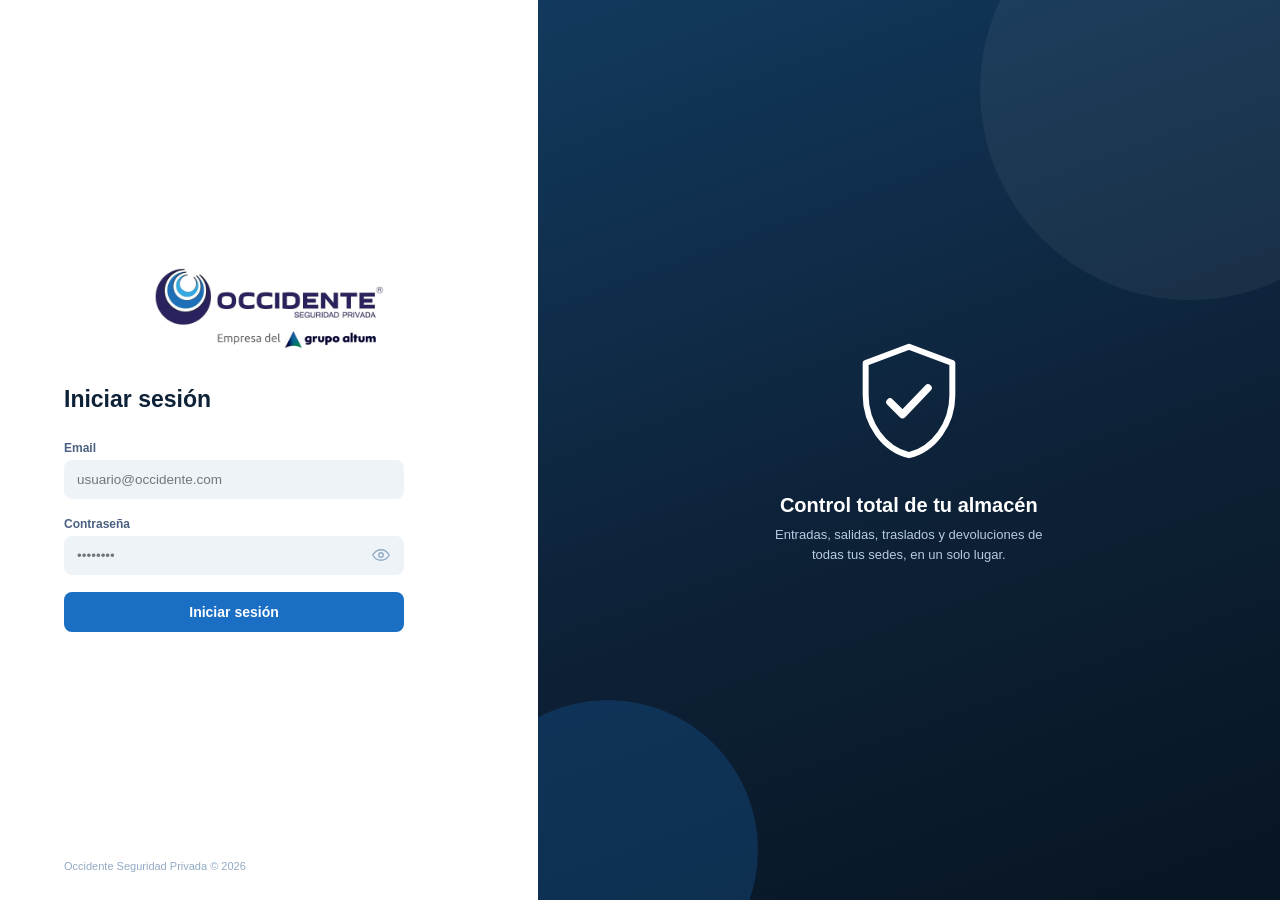
==== frontend/index.html @ a85d8db2 "Agregar modulo de solicitudes de compra de equipo" ====
<!DOCTYPE html>
<html lang="es">

<head>

    <meta charset="UTF-8">

    <meta
        name="viewport"
        content="width=device-width, initial-scale=1.0"
    >

    <title>Occidente — Almacen</title>

    <link
        rel="icon"
        type="image/png"
        href="img/LogoOcci.png"
    >

    <link
        rel="stylesheet"
        href="css/style.css?v=6"
    >

</head>


<body>


<div
    id="app-principal"
    style="height:100vh;display:none"
>


<!-- ========================================================= -->
<!-- SIDEBAR -->
<!-- ========================================================= -->

<aside class="sidebar">


    <div class="sidebar-logo">

        <img
            src="img/occidente.png"
            alt="Occidente Seguridad Privada"
            style="
                width:160px;
                object-fit:contain;
                filter:brightness(0) invert(1);
            "
        >

    </div>


    <nav>


        <button
            class="nav-btn active"
            onclick="mostrarSeccion('productos', this)"
        >

            <span class="icono">
                🗂️
            </span>

            Productos

        </button>


        <button
            class="nav-btn"
            onclick="mostrarSeccion('entradas', this)"
        >

            <span class="icono">
                📥
            </span>

            Entradas

        </button>


        <button
            id="nav-salidas"
            class="nav-btn"
            onclick="mostrarSeccion('salidas', this)"
        >

            <span class="icono">
                📤
            </span>

            Salidas

        </button>


        <button
            class="nav-btn"
            onclick="mostrarSeccion('devoluciones', this)"
        >

            <span class="icono">
                🔄
            </span>

            Devoluciones

        </button>


        <button
            class="nav-btn"
            onclick="mostrarSeccion('traslados', this)"
        >

            <span class="icono">
                🚚
            </span>

            Traslados

        </button>


        <button
            class="nav-btn"
            onclick="mostrarSeccion('solicitudes', this)"
        >

            <span class="icono">
                🧾
            </span>

            Solicitudes

            <span
                id="badge-solicitudes-pendientes"
                class="nav-contador"
            >
                0
            </span>

        </button>


        <button
            class="nav-btn"
            onclick="mostrarSeccion('consolidado', this)"
        >

            <span class="icono">
                📍
            </span>

            Puntos

        </button>


        <button
            class="nav-btn"
            onclick="mostrarSeccion('modelos', this)"
        >

            <span class="icono">
                🏷️
            </span>

            Modelos

        </button>


        <button
            class="nav-btn"
            onclick="mostrarSeccion('marcas', this)"
        >

            <span class="icono">
                ⭐
            </span>

            Marcas

        </button>


        <button
            class="nav-btn"
            onclick="mostrarSeccion('clientes', this)"
        >

            <span class="icono">
                🧑‍💼
            </span>

            Clientes

        </button>


        <button
            class="nav-btn admin-only"
            onclick="mostrarSeccion('usuarios', this)"
        >

            <span class="icono">
                👥
            </span>

            Usuarios

        </button>


    </nav>


    <!-- FOOTER SIDEBAR -->

    <div class="sidebar-footer">


        <div style="position:relative;flex-shrink:0;">

            <div
                class="avatar"
                id="avatar-usuario"
                onclick="abrirModalPerfil()"
                style="cursor:pointer"
                title="Ver mi perfil"
            >
                AD
            </div>

            <div
                style="
                    position:absolute;
                    bottom:-2px;
                    right:-2px;
                    width:14px;
                    height:14px;
                    border-radius:50%;
                    background:#1a6fc4;
                    border:2px solid #0d2137;
                    display:flex;
                    align-items:center;
                    justify-content:center;
                    font-size:8px;
                    pointer-events:none;
                "
            >
                ✏️
            </div>

        </div>


        <div class="info-usuario">


            <div
                class="nombre"
                id="nombre-usuario"
            >
                Cargando...
            </div>


            <div
                class="ciudad"
                id="rol-usuario"
                style="
                    font-size:10px;
                    color:#1a6fc4;
                    font-weight:500
                "
            >
            </div>


            <div
                class="ciudad"
                id="sede-usuario"
            >
                ...
            </div>


        </div>


        <button
            onclick="cerrarSesion()"
            style="
                background:none;
                border:none;
                color:#4a7fa5;
                cursor:pointer;
                font-size:16px;
                margin-left:auto
            "
            title="Cerrar sesion"
        >
            ⏻
        </button>


    </div>


</aside>



<!-- ========================================================= -->
<!-- CONTENIDO -->
<!-- ========================================================= -->

<div class="contenido">


    <!-- Botón ☰ para abrir el menú lateral en celular/tablet -->
    <button
        id="btn-menu-movil"
        class="btn-menu-movil"
        type="button"
        onclick="toggleMenuMovil()"
        aria-label="Abrir menú"
    >
        ☰
    </button>

    <!-- Fondo oscuro: al tocarlo se cierra el menú -->
    <div
        id="overlay-menu-movil"
        class="overlay-menu-movil"
        onclick="cerrarMenuMovil()"
    ></div>


<!-- ========================================================= -->
<!-- PRODUCTOS -->
<!-- ========================================================= -->

<section
    id="sec-productos"
    class="seccion activa"
>


    <!-- ===================================================== -->
    <!-- TOPBAR PRODUCTOS -->
    <!-- ===================================================== -->

    <div class="topbar">


        <!-- TITULO -->

        <div class="topbar-titulo">

            <h2>
                Productos y stock
            </h2>

            <p id="subtitulo-productos">
                Cargando...
            </p>

        </div>



        <!-- ================================================= -->
        <!-- ACCIONES DEL TOPBAR -->
        <!-- ORDEN: BUSCAR → SEDES → NUEVO PRODUCTO -->
        <!-- ================================================= -->

        <div class="topbar-acciones">


            <!-- BUSCAR -->

            <input
                type="text"
                id="buscar-productos"
                placeholder="🔎 Buscar..."
                oninput="filtrarProductos()"
            >



            <!-- SELECTOR DE SEDE -->

            <select
                id="selector-sede"
                onchange="cambiarSedeActual()"
            >

                <option value="">
                    — Todas las sedes —
                </option>

            </select>



            <!-- NUEVO PRODUCTO -->

            <button
                class="btn-primario no-consulta"
                onclick="abrirModal('modal-producto')"
            >
                + Nuevo producto
            </button>


            <!-- REPORTE DE STOCK BAJO (PDF) -->

            <button
                class="btn-secundario"
                onclick="descargarPDFStockBajo()"
                title="Descargar PDF con los productos que necesitan reabastecimiento"
            >
                📥 Stock bajo (PDF)
            </button>


        </div>


    </div>



    <!-- ===================================================== -->
    <!-- ESTADISTICAS -->
    <!-- ===================================================== -->

    <div class="stats-row">


        <div class="stat-card">

            <div class="label">
                Total productos
            </div>

            <div
                class="valor azul"
                id="stat-total"
            >
                —
            </div>

        </div>


        <div class="stat-card">

            <div class="label">
                En stock
            </div>

            <div
                class="valor verde"
                id="stat-enstock"
            >
                —
            </div>

        </div>


        <div class="stat-card">

            <div class="label">
                Stock bajo
            </div>

            <div
                class="valor naranja"
                id="stat-bajo"
            >
                —
            </div>

        </div>


        <div class="stat-card">

            <div class="label">
                Agotados
            </div>

            <div
                class="valor rojo"
                id="stat-agotados"
            >
                —
            </div>

        </div>


    </div>



    <!-- ===================================================== -->
    <!-- TABLA PRODUCTOS -->
    <!-- ===================================================== -->

    <div class="tabla-wrap">


        <table class="tabla">


            <thead>

                <tr>

                    <th>
                        Codigo
                    </th>

                    <th>
                        Descripcion del articulo
                    </th>

                    <th>
                        Sede
                    </th>

                    <th>
                        Unidad
                    </th>

                    <th>
                        Stock
                    </th>

                    <th>
                        Estado
                    </th>

                    <th>
                        Acciones
                    </th>

                </tr>

            </thead>


            <tbody id="tabla-productos">
            </tbody>


        </table>


    </div>


</section>



<!-- ========================================================= -->
<!-- ENTRADAS -->
<!-- ========================================================= -->

<section
    id="sec-entradas"
    class="seccion"
>


    <div class="topbar">


        <div class="topbar-titulo">

            <h2>
                Entradas
            </h2>

            <p id="subtitulo-entradas">
                Cargando...
            </p>

        </div>


        <button
            class="btn-primario no-consulta"
            onclick="abrirModal('modal-entrada')"
        >
            + Nueva entrada
        </button>


    </div>



    <div class="filtros-listado">


        <input
            type="text"
            id="buscar-entradas"
            placeholder="Buscar por N° documento, origen o destino..."
            oninput="filtrarEntradas()"
        >


        <select
            id="filtro-sede-entradas"
            onchange="filtrarEntradas()"
        >

            <option value="">
                — Todas las sedes —
            </option>

        </select>


    </div>



    <div class="tabla-wrap">


        <table class="tabla">


            <thead>

                <tr>

                    <th>
                        N° Documento
                    </th>

                    <th>
                        Origen
                    </th>

                    <th>
                        Destino
                    </th>

                    <th>
                        Sede
                    </th>

                    <th>
                        Productos
                    </th>

                    <th>
                        Fecha
                    </th>

                    <th>
                        Acciones
                    </th>

                </tr>

            </thead>


            <tbody id="tabla-entradas">
            </tbody>


        </table>


    </div>


</section>



<!-- ========================================================= -->
<!-- SALIDAS -->
<!-- ========================================================= -->

<section
    id="sec-salidas"
    class="seccion"
>


    <div class="topbar">


        <div class="topbar-titulo">

            <h2>
                Salidas
            </h2>

            <p id="subtitulo-salidas">
                Cargando...
            </p>

        </div>


        <button
            class="btn-primario no-consulta"
            onclick="abrirModal('modal-salida')"
        >
            + Nueva salida
        </button>


    </div>



    <div class="filtros-listado">


        <input
            type="text"
            id="buscar-salidas"
            placeholder="Buscar por N° documento, origen o destino..."
            oninput="filtrarSalidas()"
        >


        <select
            id="filtro-sede-salidas"
            onchange="filtrarSalidas()"
        >

            <option value="">
                — Todas las sedes —
            </option>

        </select>


    </div>



    <div class="tabla-wrap">


        <table class="tabla">


            <thead>

                <tr>

                    <th>
                        N° Documento
                    </th>

                    <th>
                        Origen
                    </th>

                    <th>
                        Destino
                    </th>

                    <th>
                        Sede
                    </th>

                    <th>
                        Productos
                    </th>

                    <th>
                        Fecha
                    </th>

                    <th>
                        Acciones
                    </th>

                </tr>

            </thead>


            <tbody id="tabla-salidas">
            </tbody>


        </table>


    </div>


</section>



<!-- ========================================================= -->
<!-- DEVOLUCIONES -->
<!-- ========================================================= -->

<section
    id="sec-devoluciones"
    class="seccion"
>


    <div class="topbar">


        <div class="topbar-titulo">

            <h2>
                Devoluciones
            </h2>

            <p id="subtitulo-devoluciones">
                Cargando...
            </p>

        </div>


        <button
            class="btn-primario"
            onclick="abrirNuevaDevolucion()"
        >
            + Nueva devolucion
        </button>


    </div>



    <div class="filtros-listado">


        <input
            type="text"
            id="buscar-devoluciones"
            placeholder="Buscar por N° documento, origen o motivo..."
            oninput="filtrarDevoluciones()"
        >


        <select
            id="filtro-sede-devoluciones"
            onchange="filtrarDevoluciones()"
        >

            <option value="">
                — Todas las sedes —
            </option>

        </select>


    </div>



    <div class="tabla-wrap">


        <table class="tabla">


            <thead>

                <tr>

                    <th>
                        N° Documento
                    </th>

                    <th>
                        Salida origen
                    </th>

                    <th>
                        Procede de
                    </th>

                    <th>
                        Motivo
                    </th>

                    <th>
                        Productos
                    </th>

                    <th>
                        Sede
                    </th>

                    <th>
                        Fecha
                    </th>

                    <th>
                        Acciones
                    </th>

                </tr>

            </thead>


            <tbody id="tabla-devoluciones">
            </tbody>


        </table>


    </div>


</section>



<!-- ========================================================= -->
<!-- TRASLADOS -->
<!-- ========================================================= -->

<section
    id="sec-traslados"
    class="seccion"
>


    <div class="topbar">


        <div class="topbar-titulo">

            <h2>
                Traslados entre sedes
            </h2>

            <p id="subtitulo-traslados">
                Cargando...
            </p>

        </div>


        <button
            class="btn-primario no-consulta"
            onclick="abrirModal('modal-traslado')"
        >
            + Nuevo traslado
        </button>


    </div>



    <div class="filtros-listado">


        <input
            type="text"
            id="buscar-traslados"
            placeholder="Buscar por documento, origen o destino..."
            oninput="filtrarTraslados()"
        >


        <select
            id="filtro-sede-traslados"
            onchange="filtrarTraslados()"
        >

            <option value="">
                — Todas las sedes —
            </option>

        </select>


    </div>



    <div class="tabla-wrap">


        <table class="tabla">


            <thead>

                <tr>

                    <th>
                        N° Documento
                    </th>

                    <th>
                        Origen
                    </th>

                    <th>
                        Destino
                    </th>

                    <th>
                        Productos
                    </th>

                    <th>
                        Estado
                    </th>

                    <th>
                        Fecha
                    </th>

                    <th>
                        Acciones
                    </th>

                </tr>

            </thead>


            <tbody id="tabla-traslados">
            </tbody>


        </table>


    </div>


</section>



<!-- ========================================================= -->
<!-- SOLICITUDES DE COMPRA -->
<!-- ========================================================= -->

<section
    id="sec-solicitudes"
    class="seccion"
>


    <div class="topbar">


        <div class="topbar-titulo">

            <h2>
                Solicitudes de compra
            </h2>

            <p id="subtitulo-solicitudes">
                Cargando...
            </p>

        </div>


        <button
            class="btn-primario no-consulta"
            onclick="abrirModal('modal-solicitud')"
        >
            + Nueva solicitud
        </button>


    </div>



    <div class="filtros-listado">


        <input
            type="text"
            id="buscar-solicitudes"
            placeholder="Buscar por N°, proyecto o constructora..."
            oninput="filtrarSolicitudes()"
        >


        <select
            id="filtro-sede-solicitudes"
            onchange="filtrarSolicitudes()"
        >

            <option value="">
                — Todas las sedes —
            </option>

        </select>


        <select
            id="filtro-estado-solicitudes"
            onchange="filtrarSolicitudes()"
        >

            <option value="">
                — Todos los estados —
            </option>

            <option value="PENDIENTE">
                Pendientes
            </option>

            <option value="APROBADA">
                Aprobadas
            </option>

            <option value="RECHAZADA">
                Rechazadas
            </option>

        </select>


    </div>



    <div class="tabla-wrap">


        <table class="tabla">


            <thead>

                <tr>

                    <th>
                        N° Solicitud
                    </th>

                    <th>
                        Proyecto
                    </th>

                    <th>
                        Constructora
                    </th>

                    <th>
                        Sede
                    </th>

                    <th>
                        Items
                    </th>

                    <th>
                        Estado
                    </th>

                    <th>
                        Fecha
                    </th>

                    <th>
                        Acciones
                    </th>

                </tr>

            </thead>


            <tbody id="tabla-solicitudes">
            </tbody>


        </table>


    </div>


</section>



<!-- ========================================================= -->
<!-- CONSOLIDADO -->
<!-- ========================================================= -->

<section
    id="sec-consolidado"
    class="seccion"
>


    <div class="topbar">


        <div class="topbar-titulo">

            <h2>
                Consolidado por punto
            </h2>

            <p id="subtitulo-consolidado">
                Selecciona un punto para ver su historial
            </p>

        </div>


    </div>



    <div class="filtros-consolidado">


        <input
            type="text"
            id="buscar-punto"
            placeholder="🔍 Buscar punto..."
            oninput="filtrarPuntos()"
        >


        <select
            id="selector-punto"
            onchange="cargarHistorialPunto()"
        >

            <option value="">
                — Selecciona un punto —
            </option>

        </select>


        <select
            id="filtro-sede-consolidado"
            onchange="cargarPuntos()"
        >

            <option value="">
                — Todas las sedes —
            </option>

        </select>


    </div>



    <div
        id="consolidado-contenido"
        class="tabla-wrap"
        style="padding:0 24px 20px"
    >

        <p
            style="
                color:#6b8aab;
                font-size:13px;
                padding:2rem 0
            "
        >
            Selecciona un punto arriba para ver su historial.
        </p>

    </div>


</section>



<!-- ========================================================= -->
<!-- MODELOS -->
<!-- ========================================================= -->

<section
    id="sec-modelos"
    class="seccion"
>


    <div class="topbar">


        <div class="topbar-titulo">

            <h2>
                Modelos
            </h2>

            <p id="subtitulo-modelos">
                Cargando...
            </p>

        </div>


        <button
            class="btn-primario admin-only"
            onclick="abrirModal('modal-modelo')"
        >
            + Nuevo modelo
        </button>


    </div>



    <div class="tabla-wrap">


        <table class="tabla">


            <thead>

                <tr>

                    <th>
                        Modelo
                    </th>

                    <th>
                        Acciones
                    </th>

                </tr>

            </thead>


            <tbody id="tabla-modelos">
            </tbody>


        </table>


    </div>


</section>



<!-- ========================================================= -->
<!-- MARCAS -->
<!-- ========================================================= -->

<section
    id="sec-marcas"
    class="seccion"
>


    <div class="topbar">


        <div class="topbar-titulo">

            <h2>
                Marcas
            </h2>

            <p id="subtitulo-marcas">
                Cargando...
            </p>

        </div>


        <button
            class="btn-primario admin-only"
            onclick="abrirModal('modal-marca')"
        >
            + Nueva marca
        </button>


    </div>



    <div class="tabla-wrap">


        <table class="tabla">


            <thead>

                <tr>

                    <th>
                        Marca
                    </th>

                    <th>
                        Acciones
                    </th>

                </tr>

            </thead>


            <tbody id="tabla-marcas">
            </tbody>


        </table>


    </div>


</section>



<!-- ========================================================= -->
<!-- CLIENTES -->
<!-- ========================================================= -->

<section
    id="sec-clientes"
    class="seccion"
>


    <div class="topbar">


        <div class="topbar-titulo">

            <h2>
                Clientes
            </h2>

            <p id="subtitulo-clientes">
                Cargando...
            </p>

        </div>


        <button
            class="btn-primario admin-only"
            onclick="abrirModal('modal-cliente')"
        >
            + Nuevo cliente
        </button>


    </div>



    <div class="tabla-wrap">


        <table class="tabla">


            <thead>

                <tr>

                    <th>
                        Cliente
                    </th>

                    <th>
                        Acciones
                    </th>

                </tr>

            </thead>


            <tbody id="tabla-clientes">
            </tbody>


        </table>


    </div>


</section>



<!-- ========================================================= -->
<!-- USUARIOS -->
<!-- ========================================================= -->

<section
    id="sec-usuarios"
    class="seccion"
>


    <div class="topbar">


        <div class="topbar-titulo">

            <h2>
                Usuarios
            </h2>

            <p id="subtitulo-usuarios">
                Cargando...
            </p>

        </div>


        <button
            class="btn-primario admin-only"
            onclick="abrirModalUsuario()"
        >
            + Nuevo usuario
        </button>


    </div>



    <div class="tabla-wrap">


        <table class="tabla">


            <thead>

                <tr>

                    <th>
                        Nombre
                    </th>

                    <th>
                        Correo
                    </th>

                    <th>
                        Rol
                    </th>

                    <th>
                        Sede
                    </th>

                    <th>
                        Estado
                    </th>

                    <th>
                        Acciones
                    </th>

                </tr>

            </thead>


            <tbody id="tabla-usuarios">
            </tbody>


        </table>


    </div>


</section>


</div>
</div>



<!-- ============================================================= -->
<!-- MODAL: PRODUCTO -->
<!-- ============================================================= -->

<div
    id="modal-producto"
    class="modal-fondo"
>


    <div
        class="modal"
        style="width:480px"
    >


        <div class="modal-header">

            <h3 id="modal-producto-titulo">
                Nuevo producto
            </h3>


            <button
                onclick="cerrarModal('modal-producto')"
            >
                ✕
            </button>


        </div>



        <form onsubmit="guardarProducto(event)">


            <input
                type="hidden"
                id="prod-id"
            >


            <div class="fila-campos">


                <div class="campo">

                    <label>
                        Codigo *
                    </label>

                    <input
                        type="text"
                        id="prod-codigo"
                        required
                        placeholder="Ej: CAM-001"
                    >

                </div>


                <div class="campo">

                    <label>
                        Unidad
                    </label>

                    <select id="prod-unidad">

                        <option value="UND">
                            UND
                        </option>

                        <option value="MTS">
                            MTS
                        </option>

                        <option value="KG">
                            KG
                        </option>

                        <option value="CAJA">
                            CAJA
                        </option>

                        <option value="ROLLO">
                            ROLLO
                        </option>

                        <option value="LITRO">
                            LITRO
                        </option>

                    </select>

                </div>


            </div>


            <div class="campo">

                <label>
                    Descripcion del articulo *
                </label>

                <input
                    type="text"
                    id="prod-nombre"
                    required
                    placeholder="Ej: Camara IP, Cable UTP"
                >

            </div>


            <div class="campo">

                <label>
                    Descripcion adicional
                </label>

                <input
                    type="text"
                    id="prod-descripcion"
                    placeholder="Opcional"
                >

            </div>


            <div
                class="campo"
                id="campo-sede-producto"
            >

                <label>
                    Sede *
                </label>

                <select id="prod-sede">

                    <option value="">
                        — Selecciona la sede —
                    </option>

                </select>

            </div>


            <div class="campo">

                <label style="display:flex;align-items:center;gap:6px;cursor:pointer">
                    <input
                        type="checkbox"
                        id="prod-requiere-serial"
                        onchange="actualizarCampoStockProducto()"
                    >
                    ¿Requiere serial? (cada unidad tiene su propio número de serie)
                </label>

            </div>


            <div class="campo" id="campo-stock-inicial-producto">

                <label>
                    Stock inicial
                </label>

                <input
                    type="number"
                    id="prod-stock-inicial"
                    value="0"
                    min="0"
                >

                <small
                    id="nota-stock-serializado"
                    style="display:none;color:#6b8aab;font-size:12px"
                >
                    Para productos serializados el stock se agrega
                    después, con una Entrada donde escribes el
                    serial de cada equipo.
                </small>

            </div>


            <div class="campo">

                <label>
                    Stock mínimo
                </label>

                <input
                    type="number"
                    id="prod-stock-minimo"
                    value="0"
                    min="0"
                >

                <small style="color:#6b8aab;font-size:12px">
                    A partir de qué cantidad se muestra la alerta
                    de "Stock bajo".
                </small>

            </div>


            <div class="modal-footer">


                <button
                    type="button"
                    class="btn-secundario"
                    onclick="cerrarModal('modal-producto')"
                >
                    Cancelar
                </button>


                <button
                    type="submit"
                    class="btn-primario"
                >
                    Guardar
                </button>


            </div>


        </form>


    </div>


</div>



<!-- ============================================================= -->
<!-- ESTILOS: FIRMAS DIGITALES (canvas de firma)                    -->
<!--                                                                 -->
<!-- Se agregan aquí, inline, porque el feature de firmas no        -->
<!-- modifica css/style.css. El bloque de estilos es idempotente:   -->
<!-- solo se necesita una vez en toda la página.                    -->
<!-- ============================================================= -->

<style>

    .firmas-captura {
        margin-top: 14px;
        padding-top: 4px;
    }

    .firmas-grid {
        display: grid;
        grid-template-columns: 1fr 1fr;
        gap: 16px;
        margin-bottom: 8px;
    }

    .firmas-grid.firmas-grid-1 {
        grid-template-columns: 1fr;
    }

    .firma-pad-item {
        display: flex;
        flex-direction: column;
        gap: 6px;
    }

    .firma-pad-item label {
        font-size: 12px;
        font-weight: 600;
        color: #0d2137;
    }

    .firma-pad-header {
        display: flex;
        align-items: center;
        justify-content: space-between;
        gap: 10px;
        flex-wrap: wrap;
    }

    .firma-pad-cuerpo {
        display: flex;
        flex-direction: column;
        gap: 8px;
        margin-top: 4px;
    }

    .firma-pad-acciones {
        display: flex;
        gap: 8px;
    }

    .firma-pad-canvas {
        width: 100%;
        height: 130px;
        background: #fbfdff;
        border: 1.5px dashed #c8d8ea;
        border-radius: 8px;
        touch-action: none;
        cursor: crosshair;
    }

    .btn-firma-toggle {
        padding: 4px 10px !important;
        font-size: 12px !important;
        white-space: nowrap;
    }

    .btn-firma-limpiar,
    .btn-firma-guardar {
        align-self: flex-start;
        padding: 4px 10px !important;
        font-size: 12px !important;
    }

    @media (max-width: 640px) {

        .firmas-grid {
            grid-template-columns: 1fr;
        }
    }

</style>



<!-- ============================================================= -->
<!-- MODAL: NUEVA ENTRADA -->
<!-- ============================================================= -->

<div
    id="modal-entrada"
    class="modal-fondo"
>


    <div
        class="modal"
        style="
            width:660px;
            max-width:96vw;
            max-height:90vh;
            overflow-y:auto
        "
    >


        <div class="modal-header">

            <h3>
                Nueva entrada
            </h3>


            <button
                onclick="cerrarModal('modal-entrada')"
            >
                ✕
            </button>

        </div>



        <form onsubmit="guardarEntrada(event)">


            <div class="fila-campos">


                <div class="campo">

                    <label>
                        N° Documento
                    </label>

                    <input
                        type="text"
                        id="ent-numero"
                        readonly
                        style="
                            background:#f7f9fc;
                            color:#6b8aab;
                            cursor:not-allowed
                        "
                    >

                </div>


                <div class="campo">

                    <label>
                        Fecha
                    </label>

                    <input
                        type="date"
                        id="ent-fecha"
                        onchange="generarNumeroEntrada()"
                    >

                </div>


                <div
                    class="campo"
                    id="campo-sede-entrada"
                    style="display:none"
                >

                    <label>
                        Sede destino *
                    </label>

                    <select
                        id="ent-sede"
                        style="
                            border:0.5px solid #c8d8ea;
                            border-radius:8px;
                            padding:8px 10px;
                            font-size:13px;
                            color:#0d2137;
                            width:100%
                        "
                    >

                        <option value="">
                            — Selecciona la sede —
                        </option>

                    </select>

                </div>


            </div>


            <div class="fila-campos">


                <div class="campo">

                    <label>
                        De la sección (Origen) *
                    </label>

                    <input
                        type="text"
                        id="ent-origen"
                        required
                        placeholder="Ej: Obra Norte, Sede Cali"
                        oninput="generarNumeroEntrada()"
                    >

                </div>


                <div class="campo">

                    <label>
                        Con destino a
                    </label>

                    <input
                        type="text"
                        id="ent-destino"
                        value="Almacén"
                        readonly
                        style="
                            background:#f7f9fc;
                            color:#6b8aab;
                            cursor:not-allowed
                        "
                    >

                </div>


            </div>


            <div class="campo">

                <label>
                    Observaciones
                </label>

                <input
                    type="text"
                    id="ent-observaciones"
                    placeholder="Opcional"
                >

            </div>



            <div class="cabecera-items">


                <span>
                    Artículo
                </span>


                <span>
                    Unidad
                </span>


                <span>
                    Cant.
                </span>


            </div>



            <div
                id="ent-items"
                class="items-contenedor"
            >
            </div>



            <button
                type="button"
                class="btn-secundario boton-ancho"
                onclick="agregarItemEntrada()"
            >
                + Agregar producto
            </button>



            <div class="firmas-captura">

                <div class="titulo-items">
                    Firmas
                </div>

                <div class="firmas-grid">

                    <div class="firma-pad-item" data-firma-item="firma-ent-entrega">
                        <div class="firma-pad-header">
                            <label>
                                Firma de quien entrega
                            </label>
                            <button
                                type="button"
                                class="btn-secundario btn-firma-toggle"
                                onclick="toggleFirmaPad('firma-ent-entrega')"
                            >
                                + Agregar firma
                            </button>
                        </div>
                        <div class="firma-pad-cuerpo" style="display:none">
                            <canvas
                                id="firma-ent-entrega"
                                class="firma-pad-canvas"
                            ></canvas>
                            <div class="firma-pad-acciones">
                                <button
                                    type="button"
                                    class="btn-secundario btn-firma-limpiar"
                                    onclick="limpiarFirmaPad('firma-ent-entrega')"
                                >
                                    Limpiar
                                </button>
                                <button
                                    type="button"
                                    class="btn-primario btn-firma-guardar"
                                    onclick="guardarFirmaPad('firma-ent-entrega')"
                                >
                                    Guardar firma
                                </button>
                            </div>
                        </div>
                    </div>

                    <div class="firma-pad-item" data-firma-item="firma-ent-recibe">
                        <div class="firma-pad-header">
                            <label>
                                Firma de quien recibe
                            </label>
                            <button
                                type="button"
                                class="btn-secundario btn-firma-toggle"
                                onclick="toggleFirmaPad('firma-ent-recibe')"
                            >
                                + Agregar firma
                            </button>
                        </div>
                        <div class="firma-pad-cuerpo" style="display:none">
                            <canvas
                                id="firma-ent-recibe"
                                class="firma-pad-canvas"
                            ></canvas>
                            <div class="firma-pad-acciones">
                                <button
                                    type="button"
                                    class="btn-secundario btn-firma-limpiar"
                                    onclick="limpiarFirmaPad('firma-ent-recibe')"
                                >
                                    Limpiar
                                </button>
                                <button
                                    type="button"
                                    class="btn-primario btn-firma-guardar"
                                    onclick="guardarFirmaPad('firma-ent-recibe')"
                                >
                                    Guardar firma
                                </button>
                            </div>
                        </div>
                    </div>

                </div>

                <small style="color:#6b8aab;font-size:12px">
                    La firma es opcional. Se puede firmar con el mouse, el dedo (pantalla táctil) o una tablet de firma.
                </small>

            </div>



            <div class="modal-footer">


                <button
                    type="button"
                    class="btn-secundario"
                    onclick="cerrarModal('modal-entrada')"
                >
                    Cancelar
                </button>


                <button
                    type="submit"
                    class="btn-primario"
                >
                    Registrar entrada
                </button>


            </div>


        </form>


    </div>


</div>



<!-- ============================================================= -->
<!-- MODAL: NUEVA SALIDA -->
<!-- ============================================================= -->

<div
    id="modal-salida"
    class="modal-fondo"
>


    <div
        class="modal"
        style="
            width:660px;
            max-width:96vw;
            max-height:90vh;
            overflow-y:auto
        "
    >


        <div class="modal-header">

            <h3>
                Nueva salida
            </h3>


            <button
                onclick="cerrarModal('modal-salida')"
            >
                ✕
            </button>


        </div>



        <form onsubmit="guardarSalida(event)">


            <div class="fila-campos">


                <div class="campo">

                    <label>
                        N° Documento
                    </label>

                    <input
                        type="text"
                        id="sal-numero"
                        readonly
                        style="
                            background:#f7f9fc;
                            color:#6b8aab;
                            cursor:not-allowed
                        "
                    >

                </div>


                <div class="campo">

                    <label>
                        Fecha
                    </label>

                    <input
                        type="date"
                        id="sal-fecha"
                        onchange="generarNumeroSalida()"
                    >

                </div>


                <div
                    class="campo"
                    id="campo-sede-salida"
                    style="display:none"
                >

                    <label>
                        Sede origen *
                    </label>

                    <select
                        id="sal-sede"
                        style="
                            border:0.5px solid #c8d8ea;
                            border-radius:8px;
                            padding:8px 10px;
                            font-size:13px;
                            color:#0d2137;
                            width:100%
                        "
                    >

                        <option value="">
                            — Selecciona la sede —
                        </option>

                    </select>

                </div>


            </div>


            <div class="fila-campos">


                <div class="campo">

                    <label>
                        De la seccion (Origen)
                    </label>

                    <input
                        type="text"
                        id="sal-obra"
                        value="Almacen"
                    >

                </div>


                <div class="campo">

                    <label>
                        Con destino a *
                    </label>

                    <input
                        type="text"
                        id="sal-destino"
                        required
                        placeholder="Ej: Obra Norte, Sede Cali"
                        oninput="generarNumeroSalida()"
                    >

                </div>


            </div>


            <div class="campo" style="position:relative;">

                <label>
                    Cliente
                </label>

                <input
                    type="text"
                    id="sal-cliente"
                    class="buscador-cliente"
                    placeholder="Ej: Constructora Bolívar (opcional)"
                    autocomplete="off"
                >

                <div
                    id="resultados-cliente"
                    class="resultados-cliente"
                    style="
                        display:none;
                        position:absolute;
                        left:0;
                        right:0;
                        top:100%;
                        background:white;
                        border:1px solid #ccd8e5;
                        border-radius:8px;
                        margin-top:4px;
                        max-height:220px;
                        overflow-y:auto;
                        z-index:50;
                        box-shadow:0 4px 15px rgba(0,0,0,.12);
                    ">
                </div>

                <small style="color:#6b8aab;font-size:12px">
                    Si el cliente no existe todavía, se crea solo al guardar.
                </small>

            </div>


            <div class="campo">

                <label>
                    Observaciones
                </label>

                <input
                    type="text"
                    id="sal-observaciones"
                    placeholder="Opcional"
                >

            </div>



            <div class="cabecera-items">


                <span>
                    Artículo
                </span>


                <span>
                    Unidad
                </span>


                <span>
                    Cant.
                </span>


            </div>



            <div
                id="sal-items"
                class="items-contenedor"
            >
            </div>



            <button
                type="button"
                class="btn-secundario boton-ancho"
                onclick="agregarItemSalida()"
            >
                + Agregar producto
            </button>



            <div class="firmas-captura">

                <div class="titulo-items">
                    Firmas
                </div>

                <div class="firmas-grid">

                    <div class="firma-pad-item" data-firma-item="firma-sal-entrega">
                        <div class="firma-pad-header">
                            <label>
                                Firma de quien entrega
                            </label>
                            <button
                                type="button"
                                class="btn-secundario btn-firma-toggle"
                                onclick="toggleFirmaPad('firma-sal-entrega')"
                            >
                                + Agregar firma
                            </button>
                        </div>
                        <div class="firma-pad-cuerpo" style="display:none">
                            <canvas
                                id="firma-sal-entrega"
                                class="firma-pad-canvas"
                            ></canvas>
                            <div class="firma-pad-acciones">
                                <button
                                    type="button"
                                    class="btn-secundario btn-firma-limpiar"
                                    onclick="limpiarFirmaPad('firma-sal-entrega')"
                                >
                                    Limpiar
                                </button>
                                <button
                                    type="button"
                                    class="btn-primario btn-firma-guardar"
                                    onclick="guardarFirmaPad('firma-sal-entrega')"
                                >
                                    Guardar firma
                                </button>
                            </div>
                        </div>
                    </div>

                    <div class="firma-pad-item" data-firma-item="firma-sal-recibe">
                        <div class="firma-pad-header">
                            <label>
                                Firma de quien recibe
                            </label>
                            <button
                                type="button"
                                class="btn-secundario btn-firma-toggle"
                                onclick="toggleFirmaPad('firma-sal-recibe')"
                            >
                                + Agregar firma
                            </button>
                        </div>
                        <div class="firma-pad-cuerpo" style="display:none">
                            <canvas
                                id="firma-sal-recibe"
                                class="firma-pad-canvas"
                            ></canvas>
                            <div class="firma-pad-acciones">
                                <button
                                    type="button"
                                    class="btn-secundario btn-firma-limpiar"
                                    onclick="limpiarFirmaPad('firma-sal-recibe')"
                                >
                                    Limpiar
                                </button>
                                <button
                                    type="button"
                                    class="btn-primario btn-firma-guardar"
                                    onclick="guardarFirmaPad('firma-sal-recibe')"
                                >
                                    Guardar firma
                                </button>
                            </div>
                        </div>
                    </div>

                </div>

                <small style="color:#6b8aab;font-size:12px">
                    La firma es opcional. Se puede firmar con el mouse, el dedo (pantalla táctil) o una tablet de firma.
                </small>

            </div>



            <div class="modal-footer">


                <button
                    type="button"
                    class="btn-secundario"
                    onclick="cerrarModal('modal-salida')"
                >
                    Cancelar
                </button>


                <button
                    type="submit"
                    class="btn-primario"
                >
                    Registrar salida
                </button>


            </div>


        </form>


    </div>


</div>



<!-- ============================================================= -->
<!-- MODAL: NUEVO TRASLADO -->
<!-- ============================================================= -->

<div
    id="modal-traslado"
    class="modal-fondo"
>


    <div
        class="modal"
        style="
            width:720px;
            max-width:96vw;
            max-height:90vh;
            overflow-y:auto
        "
    >


        <div class="modal-header">

            <h3>
                Nuevo traslado entre sedes
            </h3>


            <button
                onclick="cerrarModal('modal-traslado')"
            >
                ✕
            </button>


        </div>



        <form onsubmit="guardarTraslado(event)">


            <div class="fila-campos">


                <div class="campo">

                    <label>
                        N° Documento
                    </label>

                    <input
                        type="text"
                        id="tras-numero"
                        readonly
                        placeholder="Se generará automáticamente"
                    >

                </div>


                <div class="campo">

                    <label>
                        Sede origen *
                    </label>

                    <select
                        id="tras-sede-origen"
                        required
                        onchange="cargarProductosTraslado()"
                    >

                        <option value="">
                            — Selecciona origen —
                        </option>

                    </select>

                </div>


                <div class="campo">

                    <label>
                        Sede destino *
                    </label>

                    <select
                        id="tras-sede-destino"
                        required
                    >

                        <option value="">
                            — Selecciona destino —
                        </option>

                    </select>

                </div>


            </div>


            <div class="campo">

                <label>
                    Observaciones
                </label>

                <input
                    type="text"
                    id="tras-observaciones"
                    placeholder="Opcional"
                >

            </div>


            <div class="titulo-items">
                Productos a trasladar
            </div>


            <div
                id="tras-items"
                class="items-contenedor"
            >

                <p class="texto-ayuda">
                    Selecciona primero la sede de origen.
                </p>

            </div>


            <button
                type="button"
                class="btn-secundario boton-ancho"
                onclick="agregarItemTraslado()"
            >
                + Agregar producto
            </button>



            <div class="firmas-captura">

                <div class="titulo-items">
                    Firma
                </div>

                <div class="firmas-grid firmas-grid-1">

                    <div class="firma-pad-item" data-firma-item="firma-tras-entrega">
                        <div class="firma-pad-header">
                            <label>
                                Firma de quien despacha (sede origen)
                            </label>
                            <button
                                type="button"
                                class="btn-secundario btn-firma-toggle"
                                onclick="toggleFirmaPad('firma-tras-entrega')"
                            >
                                + Agregar firma
                            </button>
                        </div>
                        <div class="firma-pad-cuerpo" style="display:none">
                            <canvas
                                id="firma-tras-entrega"
                                class="firma-pad-canvas"
                            ></canvas>
                            <div class="firma-pad-acciones">
                                <button
                                    type="button"
                                    class="btn-secundario btn-firma-limpiar"
                                    onclick="limpiarFirmaPad('firma-tras-entrega')"
                                >
                                    Limpiar
                                </button>
                                <button
                                    type="button"
                                    class="btn-primario btn-firma-guardar"
                                    onclick="guardarFirmaPad('firma-tras-entrega')"
                                >
                                    Guardar firma
                                </button>
                            </div>
                        </div>
                    </div>

                </div>

                <small style="color:#6b8aab;font-size:12px">
                    La firma de quien recibe se pedirá más adelante, cuando el traslado se confirme como recibido en la sede destino.
                    Esta firma es opcional. Se puede firmar con el mouse, el dedo (pantalla táctil) o una tablet de firma.
                </small>

            </div>



            <div class="modal-footer">


                <button
                    type="button"
                    class="btn-secundario"
                    onclick="cerrarModal('modal-traslado')"
                >
                    Cancelar
                </button>


                <button
                    type="submit"
                    class="btn-primario"
                >
                    Crear traslado
                </button>


            </div>


        </form>


    </div>


</div>



<!-- ============================================================= -->
<!-- MODAL: RECIBIR TRASLADO (firma de quien recibe en destino) -->
<!-- ============================================================= -->

<div
    id="modal-recibir-traslado"
    class="modal-fondo"
>


    <div
        class="modal"
        style="
            width:480px;
            max-width:96vw;
        "
    >


        <div class="modal-header">

            <h3>
                Confirmar recepción del traslado
            </h3>

            <button
                onclick="cerrarModal('modal-recibir-traslado')"
            >
                ✕
            </button>

        </div>


        <div style="padding:4px 2px 0 2px;">

            <p style="color:#3d5877;font-size:13px;margin:0 0 14px 0;">
                Confirma que la mercancía llegó a la sede destino.
                La firma de quien recibe es opcional.
            </p>

            <div class="firmas-captura" style="margin-top:0;">

                <div class="firmas-grid firmas-grid-1">

                    <div class="firma-pad-item" data-firma-item="firma-tras-recibe">
                        <div class="firma-pad-header">
                            <label>
                                Firma de quien recibe (sede destino)
                            </label>
                            <button
                                type="button"
                                class="btn-secundario btn-firma-toggle"
                                onclick="toggleFirmaPad('firma-tras-recibe')"
                            >
                                + Agregar firma
                            </button>
                        </div>
                        <div class="firma-pad-cuerpo" style="display:none">
                            <canvas
                                id="firma-tras-recibe"
                                class="firma-pad-canvas"
                            ></canvas>
                            <div class="firma-pad-acciones">
                                <button
                                    type="button"
                                    class="btn-secundario btn-firma-limpiar"
                                    onclick="limpiarFirmaPad('firma-tras-recibe')"
                                >
                                    Limpiar
                                </button>
                                <button
                                    type="button"
                                    class="btn-primario btn-firma-guardar"
                                    onclick="guardarFirmaPad('firma-tras-recibe')"
                                >
                                    Guardar firma
                                </button>
                            </div>
                        </div>
                    </div>

                </div>

            </div>

        </div>


        <div class="modal-footer">

            <button
                type="button"
                class="btn-secundario"
                onclick="cerrarModal('modal-recibir-traslado')"
            >
                Cancelar
            </button>

            <button
                type="button"
                class="btn-primario"
                onclick="confirmarRecibirTraslado()"
            >
                Confirmar recepción
            </button>

        </div>


    </div>


</div>



<!-- ============================================================= -->
<!-- MODAL: NUEVA SOLICITUD DE COMPRA -->
<!-- ============================================================= -->

<div
    id="modal-solicitud"
    class="modal-fondo"
>


    <div
        class="modal"
        style="
            width:720px;
            max-width:96vw;
            max-height:90vh;
            overflow-y:auto
        "
    >


        <div class="modal-header">

            <h3>
                Nueva solicitud de compra
            </h3>

            <button
                onclick="cerrarModal('modal-solicitud')"
            >
                ✕
            </button>

        </div>



        <form onsubmit="guardarSolicitud(event)">


            <div class="fila-campos">


                <div class="campo">

                    <label>
                        N° Solicitud
                    </label>

                    <input
                        type="text"
                        id="sol-numero"
                        readonly
                        style="
                            background:#f7f9fc;
                            color:#6b8aab;
                            cursor:not-allowed
                        "
                    >

                </div>


                <div
                    class="campo"
                    id="campo-sede-solicitud"
                    style="display:none"
                >

                    <label>
                        Sede *
                    </label>

                    <select
                        id="sol-sede"
                        style="
                            border:0.5px solid #c8d8ea;
                            border-radius:8px;
                            padding:8px 10px;
                            font-size:13px;
                            color:#0d2137;
                            width:100%
                        "
                    >

                        <option value="">
                            — Selecciona la sede —
                        </option>

                    </select>

                </div>


            </div>


            <div class="fila-campos">


                <div class="campo">

                    <label>
                        Proyecto *
                    </label>

                    <input
                        type="text"
                        id="sol-proyecto"
                        required
                        placeholder="Ej. Torre Empresarial Norte"
                    >

                </div>


                <div class="campo">

                    <label>
                        Constructora
                    </label>

                    <input
                        type="text"
                        id="sol-constructora"
                        placeholder="Opcional"
                    >

                </div>


                <div class="campo">

                    <label>
                        N° Orden de servicio
                    </label>

                    <input
                        type="text"
                        id="sol-orden-servicio"
                        placeholder="Opcional"
                    >

                </div>


            </div>


            <div class="campo">

                <label>
                    Observaciones
                </label>

                <input
                    type="text"
                    id="sol-observaciones"
                    placeholder="Opcional"
                >

            </div>


            <div class="titulo-items">
                Equipo a solicitar
            </div>


            <div
                id="sol-items"
                class="items-contenedor"
            >

                <p class="texto-ayuda">
                    Agrega al menos un producto.
                </p>

            </div>


            <button
                type="button"
                class="btn-secundario boton-ancho"
                onclick="agregarItemSolicitud()"
            >
                + Agregar producto
            </button>



            <div class="firmas-captura">

                <div class="titulo-items">
                    Firma
                </div>

                <div class="firmas-grid firmas-grid-1">

                    <div class="firma-pad-item" data-firma-item="firma-sol-solicitante">
                        <div class="firma-pad-header">
                            <label>
                                Firma de quien solicita
                            </label>
                            <button
                                type="button"
                                class="btn-secundario btn-firma-toggle"
                                onclick="toggleFirmaPad('firma-sol-solicitante')"
                            >
                                + Agregar firma
                            </button>
                        </div>
                        <div class="firma-pad-cuerpo" style="display:none">
                            <canvas
                                id="firma-sol-solicitante"
                                class="firma-pad-canvas"
                            ></canvas>
                            <div class="firma-pad-acciones">
                                <button
                                    type="button"
                                    class="btn-secundario btn-firma-limpiar"
                                    onclick="limpiarFirmaPad('firma-sol-solicitante')"
                                >
                                    Limpiar
                                </button>
                                <button
                                    type="button"
                                    class="btn-primario btn-firma-guardar"
                                    onclick="guardarFirmaPad('firma-sol-solicitante')"
                                >
                                    Guardar firma
                                </button>
                            </div>
                        </div>
                    </div>

                </div>

                <small style="color:#6b8aab;font-size:12px">
                    Esta solicitud queda pendiente hasta que el admin la apruebe o la rechace.
                    No descuenta inventario: es un pedido de compra al proveedor.
                </small>

            </div>



            <div class="modal-footer">

                <button
                    type="button"
                    class="btn-secundario"
                    onclick="cerrarModal('modal-solicitud')"
                >
                    Cancelar
                </button>

                <button
                    type="submit"
                    class="btn-primario"
                >
                    Enviar solicitud
                </button>

            </div>


        </form>


    </div>


</div>



<!-- ============================================================= -->
<!-- MODAL: REVISAR SOLICITUD (aprobar / rechazar) -->
<!-- ============================================================= -->

<div
    id="modal-revisar-solicitud"
    class="modal-fondo"
>


    <div
        class="modal"
        style="
            width:680px;
            max-width:96vw;
            max-height:90vh;
            overflow-y:auto
        "
    >


        <div class="modal-header">

            <h3>
                Revisar solicitud
            </h3>

            <button
                onclick="cerrarModal('modal-revisar-solicitud')"
            >
                ✕
            </button>

        </div>


        <div
            id="revisar-sol-info"
            style="padding:4px 2px 12px 2px;font-size:13px;color:#3d5877;"
        >
        </div>


        <div class="titulo-items">
            Equipo solicitado
        </div>

        <div class="tabla-wrap" style="margin-bottom:14px;">

            <table class="tabla">

                <thead>
                    <tr>
                        <th>Producto</th>
                        <th>Cantidad</th>
                        <th>Observaciones</th>
                    </tr>
                </thead>

                <tbody id="revisar-sol-detalle">
                </tbody>

            </table>

        </div>


        <div id="revisar-sol-firma-solicitante" class="firmas-captura" style="margin-top:0;">
        </div>


        <div id="revisar-sol-zona-aprobacion">

            <div class="firmas-captura">

                <div class="titulo-items">
                    Firma de aprobación
                </div>

                <div class="firmas-grid firmas-grid-1">

                    <div class="firma-pad-item" data-firma-item="firma-sol-aprobador">
                        <div class="firma-pad-header">
                            <label>
                                Firma de quien aprueba
                            </label>
                            <button
                                type="button"
                                class="btn-secundario btn-firma-toggle"
                                onclick="toggleFirmaPad('firma-sol-aprobador')"
                            >
                                + Agregar firma
                            </button>
                        </div>
                        <div class="firma-pad-cuerpo" style="display:none">
                            <canvas
                                id="firma-sol-aprobador"
                                class="firma-pad-canvas"
                            ></canvas>
                            <div class="firma-pad-acciones">
                                <button
                                    type="button"
                                    class="btn-secundario btn-firma-limpiar"
                                    onclick="limpiarFirmaPad('firma-sol-aprobador')"
                                >
                                    Limpiar
                                </button>
                                <button
                                    type="button"
                                    class="btn-primario btn-firma-guardar"
                                    onclick="guardarFirmaPad('firma-sol-aprobador')"
                                >
                                    Guardar firma
                                </button>
                            </div>
                        </div>
                    </div>

                </div>

                <small style="color:#6b8aab;font-size:12px">
                    La firma es opcional. Se puede firmar con el mouse, el dedo (pantalla táctil) o una tablet de firma.
                </small>

            </div>


            <div class="campo">

                <label>
                    Motivo de rechazo (solo si vas a rechazar)
                </label>

                <input
                    type="text"
                    id="revisar-sol-motivo-rechazo"
                    placeholder="Obligatorio únicamente para rechazar"
                >

            </div>

        </div>


        <div class="modal-footer">

            <button
                type="button"
                class="btn-secundario"
                onclick="cerrarModal('modal-revisar-solicitud')"
            >
                Cerrar
            </button>

            <button
                type="button"
                class="btn-secundario no-consulta"
                id="btn-rechazar-solicitud"
                style="background:#fdecea;color:#b71c1c;"
                onclick="rechazarSolicitud()"
            >
                Rechazar
            </button>

            <button
                type="button"
                class="btn-primario no-consulta"
                id="btn-aprobar-solicitud"
                onclick="aprobarSolicitud()"
            >
                Aprobar solicitud
            </button>

        </div>


    </div>


</div>



<!-- ============================================================= -->
<!-- MODAL: VER TRASLADO -->
<!-- ============================================================= -->

<div
    id="modal-ver-traslado"
    class="modal-fondo"
>


    <div class="modal modal-detalle-traslado">


        <div class="modal-header">


            <div>

                <h3>
                    Detalle del traslado
                </h3>

                <span
                    id="ver-tras-numero"
                    class="traslado-numero"
                >
                </span>

            </div>


            <button
                onclick="cerrarModal('modal-ver-traslado')"
            >
                ✕
            </button>


        </div>



        <div class="traslado-resumen">


            <div class="traslado-sede">

                <span class="traslado-label">
                    Origen
                </span>

                <strong id="ver-tras-origen">
                    —
                </strong>

                <small id="ver-tras-origen-ciudad">
                    —
                </small>

            </div>


            <div class="traslado-flecha">
                →
            </div>


            <div class="traslado-sede">

                <span class="traslado-label">
                    Destino
                </span>

                <strong id="ver-tras-destino">
                    —
                </strong>

                <small id="ver-tras-destino-ciudad">
                    —
                </small>

            </div>


        </div>



        <div class="traslado-info-grid">


            <div class="traslado-info">

                <span>
                    Estado
                </span>

                <strong id="ver-tras-estado">
                    —
                </strong>

            </div>


            <div class="traslado-info">

                <span>
                    Inicio del traslado
                </span>

                <strong id="ver-tras-fecha">
                    —
                </strong>

            </div>


            <div class="traslado-info">

                <span>
                    Creado por
                </span>

                <strong id="ver-tras-creado">
                    —
                </strong>

            </div>


            <div class="traslado-info">

                <span>
                    Recibido por
                </span>

                <strong id="ver-tras-recibido">
                    Pendiente
                </strong>

            </div>


            <div class="traslado-info">

                <span>
                    Finalización
                </span>

                <strong id="ver-tras-finalizacion">
                    Pendiente
                </strong>

            </div>


        </div>



        <div class="traslado-observaciones">

            <span>
                Observaciones
            </span>

            <p id="ver-tras-observaciones">
                Sin observaciones
            </p>

        </div>



        <div class="traslado-productos-titulo">
            Productos trasladados
        </div>



        <div class="traslado-tabla-contenedor">


            <table class="tabla-traslado-detalle">


                <thead>

                    <tr>

                        <th>
                            Producto
                        </th>

                        <th>
                            Modelo
                        </th>

                        <th>
                            Marca
                        </th>

                        <th>
                            Serial
                        </th>

                        <th>
                            Unidad
                        </th>

                        <th>
                            Cantidad
                        </th>

                    </tr>

                </thead>


                <tbody id="ver-tras-productos">
                </tbody>


            </table>


        </div>



        <div class="modal-footer">


            <button
                type="button"
                class="btn-secundario"
                onclick="cerrarModal('modal-ver-traslado')"
            >
                Cerrar
            </button>


        </div>


    </div>


</div>



<!-- ============================================================= -->
<!-- MODAL: NUEVO / EDITAR MODELO -->
<!-- ============================================================= -->

<div
    id="modal-modelo"
    class="modal-fondo"
>


    <div
        class="modal"
        style="width:400px"
    >


        <div class="modal-header">


            <h3 id="modal-modelo-titulo">
                Nuevo modelo
            </h3>


            <button
                onclick="cerrarModal('modal-modelo')"
            >
                ✕
            </button>


        </div>



        <form onsubmit="guardarModelo(event)">


            <input
                type="hidden"
                id="modelo-id"
            >


            <div class="campo">

                <label>
                    Nombre del modelo *
                </label>

                <input
                    type="text"
                    id="modelo-nombre"
                    required
                    placeholder="Ej: DS-IP-4K"
                >

            </div>



            <div class="modal-footer">


                <button
                    type="button"
                    class="btn-secundario"
                    onclick="cerrarModal('modal-modelo')"
                >
                    Cancelar
                </button>


                <button
                    type="submit"
                    class="btn-primario"
                >
                    Guardar
                </button>


            </div>


        </form>


    </div>


</div>



<!-- ============================================================= -->
<!-- MODAL: NUEVA / EDITAR MARCA -->
<!-- ============================================================= -->

<div
    id="modal-marca"
    class="modal-fondo"
>


    <div
        class="modal"
        style="width:400px"
    >


        <div class="modal-header">


            <h3 id="modal-marca-titulo">
                Nueva marca
            </h3>


            <button
                onclick="cerrarModal('modal-marca')"
            >
                ✕
            </button>


        </div>



        <form onsubmit="guardarMarca(event)">


            <input
                type="hidden"
                id="marca-id"
            >


            <div class="campo">

                <label>
                    Nombre de la marca *
                </label>

                <input
                    type="text"
                    id="marca-nombre"
                    required
                    placeholder="Ej: Dahua"
                >

            </div>



            <div class="modal-footer">


                <button
                    type="button"
                    class="btn-secundario"
                    onclick="cerrarModal('modal-marca')"
                >
                    Cancelar
                </button>


                <button
                    type="submit"
                    class="btn-primario"
                >
                    Guardar
                </button>


            </div>


        </form>


    </div>


</div>



<!-- ============================================================= -->
<!-- MODAL: NUEVO / EDITAR CLIENTE -->
<!-- ============================================================= -->

<div
    id="modal-cliente"
    class="modal-fondo"
>


    <div
        class="modal"
        style="width:400px"
    >


        <div class="modal-header">


            <h3 id="modal-cliente-titulo">
                Nuevo cliente
            </h3>


            <button
                onclick="cerrarModal('modal-cliente')"
            >
                ✕
            </button>


        </div>



        <form onsubmit="guardarCliente(event)">


            <input
                type="hidden"
                id="cliente-id"
            >


            <div class="campo">

                <label>
                    Nombre del cliente *
                </label>

                <input
                    type="text"
                    id="cliente-nombre"
                    required
                    placeholder="Ej: Constructora Bolívar"
                >

            </div>



            <div class="modal-footer">


                <button
                    type="button"
                    class="btn-secundario"
                    onclick="cerrarModal('modal-cliente')"
                >
                    Cancelar
                </button>


                <button
                    type="submit"
                    class="btn-primario"
                >
                    Guardar
                </button>


            </div>


        </form>


    </div>


</div>



<!-- ============================================================= -->
<!-- MODAL: NUEVA DEVOLUCION -->
<!-- ============================================================= -->

<div
    id="modal-devolucion"
    class="modal-fondo"
>


    <div
        class="modal"
        style="
            width:680px;
            max-width:96vw;
            max-height:90vh;
            overflow-y:auto;
            position:relative;
            z-index:101;
        "
    >


        <div class="modal-header">


            <h3>
                Nueva devolucion
            </h3>


            <button
                type="button"
                onclick="cerrarModal('modal-devolucion')"
            >
                ✕
            </button>


        </div>



        <form onsubmit="guardarDevolucion(event)">


            <div class="fila-campos">


                <div class="campo">

                    <label>
                        N° Documento
                    </label>

                    <input
                        type="text"
                        id="dev-numero"
                        readonly
                        style="
                            background:#f7f9fc;
                            color:#6b8aab;
                            cursor:not-allowed;
                        "
                    >

                </div>


                <div class="campo">

                    <label>
                        Fecha
                    </label>

                    <input
                        type="date"
                        id="dev-fecha"
                        onchange="generarNumeroDevolucion()"
                    >

                </div>


                <div
                    class="campo"
                    id="campo-sede-devolucion"
                    style="display:none"
                >

                    <label>
                        Sede *
                    </label>

                    <select
                        id="dev-sede"
                        style="
                            border:0.5px solid #c8d8ea;
                            border-radius:8px;
                            padding:8px 10px;
                            font-size:13px;
                            color:#0d2137;
                            width:100%;
                        "
                    >

                        <option value="">
                            — Selecciona la sede —
                        </option>

                    </select>

                </div>


            </div>



            <div
                class="campo"
                style="
                    position:relative;
                    z-index:103;
                "
            >


                <label>
                    Salida original (de donde regresa) *
                </label>


                <input
                    type="text"
                    id="dev-salida-busqueda"
                    placeholder="Escribe nombre clave, destino o N° de salida..."
                    autocomplete="off"
                    oninput="buscarSalidasDevolucion()"
                    onfocus="buscarSalidasDevolucion(false)"
                    style="
                        border:0.5px solid #c8d8ea;
                        border-radius:8px;
                        padding:8px 10px;
                        font-size:13px;
                        color:#0d2137;
                        width:100%;
                        box-sizing:border-box;
                        outline:none;
                    "
                >


                <input
                    type="hidden"
                    id="dev-salida"
                >


                <div
                    id="dev-salida-resultados"
                    style="
                        display:none;
                        position:absolute;
                        left:0;
                        right:0;
                        top:100%;
                        background:white;
                        border:0.5px solid #c8d8ea;
                        border-radius:8px;
                        margin-top:4px;
                        max-height:240px;
                        overflow-y:auto;
                        z-index:200;
                        box-shadow:0 4px 15px rgba(0,0,0,.12);
                    "
                >
                </div>


            </div>



            <div class="fila-campos">


                <div class="campo">

                    <label>
                        Procede de
                    </label>

                    <input
                        type="text"
                        id="dev-origen"
                        readonly
                        style="
                            background:#f7f9fc;
                            color:#6b8aab;
                            cursor:not-allowed;
                        "
                    >

                </div>


                <div class="campo">

                    <label>
                        Motivo
                    </label>

                    <select
                        id="dev-motivo"
                        style="
                            border:0.5px solid #c8d8ea;
                            border-radius:8px;
                            padding:8px 10px;
                            font-size:13px;
                            color:#0d2137;
                        "
                    >

                        <option value="No se uso">
                            No se uso
                        </option>

                        <option value="Sobrante">
                            Sobrante
                        </option>

                        <option value="Dañado">
                            Dañado
                        </option>

                        <option value="Cambio de equipo">
                            Cambio de equipo
                        </option>

                        <option value="Fin de obra">
                            Fin de obra
                        </option>

                        <option value="Otro">
                            Otro
                        </option>

                    </select>

                </div>


            </div>



            <div class="campo">

                <label>
                    Cliente
                </label>

                <input
                    type="text"
                    id="dev-cliente"
                    readonly
                    placeholder="Se llena automático al elegir la salida"
                    style="
                        background:#f7f9fc;
                        color:#6b8aab;
                        cursor:not-allowed;
                    "
                >

            </div>



            <div class="campo">

                <label>
                    Observaciones
                </label>

                <input
                    type="text"
                    id="dev-observaciones"
                    placeholder="Opcional"
                >

            </div>



            <div class="titulo-items">
                Productos de la salida (marca los que regresan)
            </div>



            <div
                id="dev-items"
                class="items-contenedor devolucion-items"
            >

                <p class="texto-ayuda">
                    Selecciona primero una salida arriba.
                </p>

            </div>



            <div class="firmas-captura">

                <div class="titulo-items">
                    Firmas
                </div>

                <div class="firmas-grid">

                    <div class="firma-pad-item" data-firma-item="firma-dev-entrega">
                        <div class="firma-pad-header">
                            <label>
                                Firma de quien entrega (cliente)
                            </label>
                            <button
                                type="button"
                                class="btn-secundario btn-firma-toggle"
                                onclick="toggleFirmaPad('firma-dev-entrega')"
                            >
                                + Agregar firma
                            </button>
                        </div>
                        <div class="firma-pad-cuerpo" style="display:none">
                            <canvas
                                id="firma-dev-entrega"
                                class="firma-pad-canvas"
                            ></canvas>
                            <div class="firma-pad-acciones">
                                <button
                                    type="button"
                                    class="btn-secundario btn-firma-limpiar"
                                    onclick="limpiarFirmaPad('firma-dev-entrega')"
                                >
                                    Limpiar
                                </button>
                                <button
                                    type="button"
                                    class="btn-primario btn-firma-guardar"
                                    onclick="guardarFirmaPad('firma-dev-entrega')"
                                >
                                    Guardar firma
                                </button>
                            </div>
                        </div>
                    </div>

                    <div class="firma-pad-item" data-firma-item="firma-dev-recibe">
                        <div class="firma-pad-header">
                            <label>
                                Firma de quien recibe (almacenista)
                            </label>
                            <button
                                type="button"
                                class="btn-secundario btn-firma-toggle"
                                onclick="toggleFirmaPad('firma-dev-recibe')"
                            >
                                + Agregar firma
                            </button>
                        </div>
                        <div class="firma-pad-cuerpo" style="display:none">
                            <canvas
                                id="firma-dev-recibe"
                                class="firma-pad-canvas"
                            ></canvas>
                            <div class="firma-pad-acciones">
                                <button
                                    type="button"
                                    class="btn-secundario btn-firma-limpiar"
                                    onclick="limpiarFirmaPad('firma-dev-recibe')"
                                >
                                    Limpiar
                                </button>
                                <button
                                    type="button"
                                    class="btn-primario btn-firma-guardar"
                                    onclick="guardarFirmaPad('firma-dev-recibe')"
                                >
                                    Guardar firma
                                </button>
                            </div>
                        </div>
                    </div>

                </div>

                <small style="color:#6b8aab;font-size:12px">
                    La firma es opcional. Se puede firmar con el mouse, el dedo (pantalla táctil) o una tablet de firma.
                </small>

            </div>



            <div class="modal-footer">


                <button
                    type="button"
                    class="btn-secundario"
                    onclick="cerrarModal('modal-devolucion')"
                >
                    Cancelar
                </button>


                <button
                    type="submit"
                    class="btn-primario"
                >
                    Registrar devolucion
                </button>


            </div>


        </form>


    </div>


</div>



<!-- ============================================================= -->
<!-- MODAL: NUEVO / EDITAR USUARIO -->
<!-- ============================================================= -->

<div
    id="modal-usuario"
    class="modal-fondo"
>


    <div
        class="modal"
        style="width:460px"
    >


        <div class="modal-header">


            <h3 id="modal-usuario-titulo">
                Nuevo usuario
            </h3>


            <button
                onclick="cerrarModal('modal-usuario')"
            >
                ✕
            </button>


        </div>



        <form onsubmit="guardarUsuario(event)">


            <input
                type="hidden"
                id="usr-id"
            >


            <div class="campo">

                <label>
                    Nombre completo *
                </label>

                <input
                    type="text"
                    id="usr-nombre"
                    required
                    placeholder="Ej: Juan Perez"
                >

            </div>


            <div class="campo">

                <label>
                    Correo *
                </label>

                <input
                    type="text"
                    id="usr-correo"
                    required
                    placeholder="usuario@occidente.com"
                >

            </div>



            <div class="fila-campos">


                <div class="campo">

                    <label>
                        Rol *
                    </label>

                    <select id="usr-rol">

                        <option value="sede">
                            Almacenista
                        </option>

                        <option value="admin">
                            Administrador
                        </option>

                        <option value="consulta">
                            Consulta
                        </option>

                        <option value="porteria">
                            Portería
                        </option>

                    </select>

                </div>


                <div class="campo">

                    <label>
                        Sede
                    </label>

                    <select id="usr-sede">

                        <option value="">
                            — Sin sede —
                        </option>

                    </select>

                </div>


            </div>



            <div
                class="campo"
                id="campo-password"
            >

                <label>
                    Contrasena *
                </label>

                <input
                    type="password"
                    id="usr-password"
                    placeholder="Minimo 6 caracteres"
                >

            </div>



            <div
                class="campo"
                id="campo-password-editar"
                style="display:none"
            >

                <label>

                    Nueva contrasena

                    <span
                        style="
                            color:#6b8aab;
                            font-weight:400
                        "
                    >
                        (dejar vacio para no cambiar)
                    </span>

                </label>


                <input
                    type="password"
                    id="usr-password-nuevo"
                    placeholder="Minimo 6 caracteres"
                >

            </div>



            <div class="modal-footer">


                <button
                    type="button"
                    class="btn-secundario"
                    onclick="cerrarModal('modal-usuario')"
                >
                    Cancelar
                </button>


                <button
                    type="submit"
                    class="btn-primario"
                >
                    Guardar
                </button>


            </div>


        </form>


    </div>


</div>



<!-- ============================================================= -->
<!-- MODAL: EQUIPOS / SERIALES -->
<!-- ============================================================= -->

<div
    id="modal-equipos-producto"
    class="modal-fondo"
>


    <div
        class="modal"
        style="
            width:850px;
            max-width:96vw;
            max-height:90vh;
            overflow-y:auto;
        "
    >


        <div class="modal-header">


            <h3 id="modal-equipos-titulo">
                Equipos del producto
            </h3>


            <button
                onclick="cerrarModal('modal-equipos-producto')"
            >
                ✕
            </button>


        </div>



        <div
            class="tabla-wrap"
            style="margin:0"
        >


            <table class="tabla">


                <thead>

                    <tr>

                        <th>
                            Serial
                        </th>

                        <th>
                            Marca
                        </th>

                        <th>
                            Modelo
                        </th>

                        <th>
                            Condición
                        </th>

                        <th>
                            Estado
                        </th>

                    </tr>

                </thead>


                <tbody id="tabla-equipos-producto">
                </tbody>


            </table>


        </div>



        <div class="modal-footer">


            <button
                type="button"
                class="btn-secundario"
                onclick="cerrarModal('modal-equipos-producto')"
            >
                Cerrar
            </button>


        </div>


    </div>


</div>



<!-- ============================================================= -->
<!-- MODAL: MI PERFIL -->
<!-- ============================================================= -->

<div
    id="modal-mi-perfil"
    class="modal-fondo"
>

    <div class="modal" style="width:380px;">

        <div class="modal-header">
            <h3>Mi perfil</h3>
            <button onclick="cerrarModal('modal-mi-perfil')">✕</button>
        </div>

        <div class="perfil-modal-avatar-wrap">
            <div class="avatar avatar-grande" id="avatar-perfil-modal">
                AD
            </div>
        </div>

        <div class="perfil-modal-acciones">

            <button
                type="button"
                class="btn-secundario"
                onclick="document.getElementById('input-foto-perfil').click()"
            >
                Cambiar foto
            </button>

            <button
                type="button"
                class="btn-texto-peligro"
                id="btn-quitar-foto-perfil"
                onclick="quitarFotoPerfil()"
                style="display:none"
            >
                Quitar foto
            </button>

        </div>

        <input
            type="file"
            id="input-foto-perfil"
            accept="image/*"
            style="display:none"
        >

        <div class="perfil-modal-info">

            <div class="perfil-modal-fila">
                <span class="perfil-modal-label">Nombre</span>
                <span class="perfil-modal-valor" id="perfil-modal-nombre">—</span>
            </div>

            <div class="perfil-modal-fila">
                <span class="perfil-modal-label">Rol</span>
                <span class="perfil-modal-valor" id="perfil-modal-rol">—</span>
            </div>

            <div class="perfil-modal-fila" id="perfil-modal-fila-sede">
                <span class="perfil-modal-label">Sede</span>
                <span class="perfil-modal-valor" id="perfil-modal-sede">—</span>
            </div>

        </div>

        <div class="modal-footer">
            <button class="btn-secundario" onclick="cerrarModal('modal-mi-perfil')">
                Cerrar
            </button>
        </div>

    </div>

</div>


<!-- ============================================================= -->
<!-- MODAL: CONFIRMACION -->
<!-- ============================================================= -->

<div
    id="modal-confirm"
    class="modal-fondo"
>


    <div
        class="modal"
        style="
            width:380px;
            text-align:center
        "
    >


        <div
            class="confirm-icono"
            id="confirm-icono"
        >
            🗑️
        </div>


        <h3
            class="confirm-titulo"
            id="confirm-titulo"
        >
            ¿Eliminar?
        </h3>


        <p
            class="confirm-mensaje"
            id="confirm-mensaje"
        >
        </p>


        <div class="confirm-acciones">


            <button
                class="btn-secundario"
                onclick="resolverConfirm(false)"
            >
                Cancelar
            </button>


            <button
                id="confirm-btn-ok"
                class="btn-danger"
                onclick="resolverConfirm(true)"
            >
                Eliminar
            </button>


        </div>


    </div>


</div>



<script src="js/app.js?v=31"></script>


</body>

</html>
---- frontend/css/style.css ----
/* ============================================================
   CONFIGURACIÓN GENERAL
   ============================================================ */

#app-principal {
    width: 100%;
    height: 100%;
}

* {
    margin: 0;
    padding: 0;
    box-sizing: border-box;
    font-family: 'Segoe UI', sans-serif;
}

body {
    display: flex;
    height: 100vh;
    background: #f7f9fc;
}


/* ============================================================
   SIDEBAR
   ============================================================ */

.sidebar {
    width: 210px;
    background: #0d2137;
    display: flex;
    flex-direction: column;
    flex-shrink: 0;
}

.sidebar-logo {
    padding: 2px;
    border-bottom: 0.5px solid #1e3a5f;
    display: flex;
    align-items: center;
    justify-content: center;
}

.logo-icon {
    width: 34px;
    height: 34px;
    background: #1a6fc4;
    border-radius: 8px;
    display: flex;
    align-items: center;
    justify-content: center;
    font-size: 18px;
    flex-shrink: 0;
}

.logo-texto h1 {
    font-size: 13px;
    font-weight: 600;
    color: white;
    letter-spacing: 0.3px;
}

.logo-texto p {
    font-size: 10px;
    color: #4a7fa5;
    margin-top: 1px;
}


/* ============================================================
   NAVEGACIÓN
   ============================================================ */

nav {
    padding: 12px 8px;
    flex: 1;
    display: flex;
    flex-direction: column;
    gap: 2px;
}

.nav-btn {
    display: flex;
    align-items: center;
    gap: 10px;
    padding: 9px 10px;
    border-radius: 8px;
    border: none;
    background: none;
    color: #4a7fa5;
    font-size: 12.5px;
    cursor: pointer;
    text-align: left;
    width: 100%;
    transition: all 0.15s;
}

.nav-btn:hover {
    background: #142a40;
    color: #a0c4e8;
}

.nav-btn.active {
    background: #1a6fc4;
    color: white;
}

.nav-btn span.icono {
    font-size: 16px;
}

.nav-btn {
    position: relative;
}

.nav-contador {
    display: none;
    position: absolute;
    right: 10px;
    top: 50%;
    transform: translateY(-50%);
    background: #d9534f;
    color: white;
    font-size: 10.5px;
    font-weight: 700;
    line-height: 1;
    padding: 3px 6px;
    border-radius: 20px;
    min-width: 16px;
    text-align: center;
}

.nav-contador.visible {
    display: inline-block;
}


/* ============================================================
   FOOTER DEL SIDEBAR
   ============================================================ */

.sidebar-footer {
    padding: 12px 16px;
    border-top: 0.5px solid #1e3a5f;
    display: flex;
    align-items: center;
    gap: 8px;
}

.avatar {
    width: 30px;
    height: 30px;
    border-radius: 50%;
    background: #1a6fc4;
    display: flex;
    align-items: center;
    justify-content: center;
    font-size: 11px;
    font-weight: 600;
    color: white;
    flex-shrink: 0;
}

/* Avatar grande, usado en el modal "Mi perfil" */
.avatar-grande {
    width: 96px;
    height: 96px;
    font-size: 28px;
}

.sidebar-footer .info-usuario .nombre {
    font-size: 11px;
    color: white;
    font-weight: 500;
}

.sidebar-footer .info-usuario .ciudad {
    font-size: 10px;
    color: #4a7fa5;
}


/* ============================================================
   CONTENIDO PRINCIPAL
   ============================================================ */

.contenido {
    flex: 1;
    display: flex;
    flex-direction: column;
    overflow: hidden;
}


/* ============================================================
   TOPBAR
   ============================================================ */

.topbar {
    width: 100%;
    padding: 14px 24px;
    border-bottom: 0.5px solid #dce6f0;
    display: flex;
    flex-direction: row;
    align-items: center;
    justify-content: space-between;
    gap: 20px;
    background: white;
    flex-shrink: 0;
}

.topbar-titulo {
    flex: 1 1 auto;
    min-width: 0;
}

.topbar-titulo h2 {
    font-size: 15px;
    font-weight: 600;
    color: #0d2137;
}

.topbar-titulo p {
    font-size: 11px;
    color: #6b8aab;
    margin-top: 1px;
}


/* ============================================================
   ACCIONES DEL TOPBAR
   ============================================================ */

.topbar-acciones {
    display: flex;
    flex-direction: row;
    align-items: center;
    justify-content: flex-end;
    gap: 10px;
    flex-shrink: 0;
}


/* ============================================================
   SELECTOR DE SEDE DEL TOPBAR
   ============================================================ */

#selector-sede {
    display: block !important;
    width: 200px;
    min-width: 190px;
    max-width: 240px;
    height: 34px;
    box-sizing: border-box;

    border: 0.5px solid #c8d8ea;
    border-radius: 8px;

    padding: 7px 10px;

    font-size: 12.5px;
    color: #0d2137;

    background: white;
    outline: none;

    cursor: pointer;
}

#selector-sede:focus {
    border-color: #1a6fc4;
}


/* ============================================================
   ESTADÍSTICAS
   ============================================================ */

.stats-row {
    display: grid;
    grid-template-columns: repeat(4, 1fr);
    gap: 12px;
    padding: 16px 24px;
    background: #f7f9fc;
    flex-shrink: 0;
}

.stat-card {
    background: white;
    border: 0.5px solid #dce6f0;
    border-radius: 10px;
    padding: 12px 16px;
}

.stat-card .label {
    font-size: 10px;
    color: #6b8aab;
    text-transform: uppercase;
    letter-spacing: 0.5px;
}

.stat-card .valor {
    font-size: 24px;
    font-weight: 600;
    color: #0d2137;
    margin-top: 4px;
}

.stat-card .valor.azul {
    color: #1a6fc4;
}

.stat-card .valor.verde {
    color: #1a7a4a;
}

.stat-card .valor.naranja {
    color: #b85c00;
}

.stat-card .valor.rojo {
    color: #c0392b;
}


/* ============================================================
   SECCIONES
   ============================================================ */

.seccion {
    display: none;
    flex: 1;
    overflow: hidden;
    flex-direction: column;
}

.seccion.activa {
    display: flex;
}


/* ============================================================
   FILTROS DE PRODUCTOS
   MISMO DISEÑO QUE ENTRADAS / SALIDAS / DEVOLUCIONES
   ============================================================ */

.filtros-productos {
    padding: 0 24px 12px;
    display: flex;
    gap: 10px;
    align-items: center;
    flex-wrap: wrap;
}

.filtros-productos input {
    width: 320px;
    max-width: 100%;
    height: 34px;

    border: 0.5px solid #c8d8ea;
    border-radius: 8px;

    padding: 8px 12px;

    font-size: 13px;
    color: #0d2137;

    background: white;
    outline: none;

    box-sizing: border-box;

    transition: border-color 0.15s;
}

.filtros-productos input:focus {
    border-color: #1a6fc4;
}


/* ============================================================
   FILTROS DE LISTADOS
   ============================================================ */

.filtros-listado {
    padding: 0 24px 12px;
    display: flex;
    gap: 10px;
    align-items: center;
    flex-wrap: wrap;
}

.filtros-listado input {
    border: 0.5px solid #c8d8ea;
    border-radius: 8px;
    padding: 8px 12px;
    font-size: 13px;
    width: 320px;
    outline: none;
    background: white;
    color: #0d2137;
}

.filtros-listado input:focus {
    border-color: #1a6fc4;
}

.filtros-listado select {
    border: 0.5px solid #c8d8ea;
    border-radius: 8px;
    padding: 8px 10px;
    font-size: 12.5px;
    color: #0d2137;
    background: white;
    outline: none;
    min-width: 180px;
}

.filtros-listado select:focus {
    border-color: #1a6fc4;
}


/* ============================================================
   FILTROS CONSOLIDADO
   ============================================================ */

.filtros-consolidado {
    padding: 0 24px 12px;
    display: flex;
    gap: 10px;
    align-items: center;
    flex-wrap: wrap;
}

.filtros-consolidado input {
    border: 0.5px solid #c8d8ea;
    border-radius: 8px;
    padding: 8px 12px;
    font-size: 13px;
    width: 200px;
    outline: none;
    background: white;
    color: #0d2137;
}

.filtros-consolidado input:focus {
    border-color: #1a6fc4;
}

.filtros-consolidado select {
    border: 0.5px solid #c8d8ea;
    border-radius: 8px;
    padding: 8px 12px;
    font-size: 13px;
    color: #0d2137;
    background: white;
    outline: none;
}

.filtros-consolidado select:focus {
    border-color: #1a6fc4;
}

#selector-punto {
    width: 320px;
}


/* ============================================================
   TABLA
   ============================================================ */

.tabla-wrap {
    flex: 1;
    padding: 0 24px 20px;
    overflow-y: auto;
}

.tabla {
    width: 100%;
    border-collapse: collapse;
    background: white;
    border-radius: 10px;
    overflow: hidden;
    border: 0.5px solid #dce6f0;
}

.tabla th {
    padding: 10px 14px;
    text-align: left;
    font-size: 10.5px;
    color: #6b8aab;
    text-transform: uppercase;
    letter-spacing: 0.5px;
    background: #f7f9fc;
    border-bottom: 0.5px solid #dce6f0;
    font-weight: 500;
}

.tabla td {
    padding: 10px 14px;
    font-size: 13px;
    color: #1c2f45;
    border-bottom: 0.5px solid #f0f4f8;
}

.tabla tr:last-child td {
    border-bottom: none;
}

.tabla tr:hover td {
    background: #f7f9fc;
}

.tabla td .sub {
    font-size: 11px;
    color: #6b8aab;
    margin-top: 1px;
}


/* ============================================================
   BADGES
   ============================================================ */

.badge {
    display: inline-block;
    padding: 3px 10px;
    border-radius: 20px;
    font-size: 11px;
    font-weight: 500;
}

.badge-ok {
    background: #e6f4ec;
    color: #1a7a4a;
}

.badge-minimo {
    background: #fff4e5;
    color: #b85c00;
}

.badge-agotado {
    background: #fdecea;
    color: #b71c1c;
}


/* ============================================================
   BOTONES DE ACCIÓN
   ============================================================ */

.acciones {
    display: flex;
    gap: 8px;
    align-items: center;
    flex-wrap: wrap;
}

.btn-accion {
    background: white;
    border: 0.5px solid #dce6f0;
    border-radius: 6px;
    padding: 5px 10px;
    font-size: 11px;
    color: #1a6fc4;
    cursor: pointer;
    transition: background 0.15s, border-color 0.15s;
    white-space: nowrap;
}

.btn-accion:hover {
    background: #f0f6ff;
    border-color: #c8d8ea;
}

.btn-accion.danger {
    color: #c0392b;
}

.btn-accion.danger:hover {
    background: #fdecea;
    border-color: #f5c6cb;
}


/* ============================================================
   BOTONES PRINCIPALES
   ============================================================ */

.btn-primario {
    background: #1a6fc4;
    color: white;
    border: none;
    padding: 8px 16px;
    border-radius: 8px;
    font-size: 12.5px;
    font-weight: 500;
    cursor: pointer;
    transition: background 0.15s;
    white-space: nowrap;
}

.btn-primario:hover {
    background: #155fa8;
}

.btn-secundario {
    background: white;
    color: #1c2f45;
    border: 0.5px solid #dce6f0;
    padding: 8px 16px;
    border-radius: 8px;
    font-size: 12.5px;
    cursor: pointer;
}

.btn-secundario:hover {
    background: #f7f9fc;
}

.btn-texto-peligro {
    background: none;
    border: none;
    color: #c0392b;
    font-size: 12.5px;
    cursor: pointer;
    padding: 8px 4px;
}

.btn-texto-peligro:hover {
    text-decoration: underline;
}


/* ============================================================
   MODAL
   ============================================================ */

.modal-fondo {
    display: none;
    position: fixed;
    inset: 0;
    background: rgba(13, 33, 55, 0.5);
    z-index: 100;
    align-items: center;
    justify-content: center;
}

.modal-fondo.visible {
    display: flex;
}

.modal {
    background: white;
    border-radius: 12px;
    padding: 1.5rem;
    width: 460px;
    max-width: 95vw;
    border: 0.5px solid #dce6f0;
    position: relative;
    z-index: 101;
    max-height: 90vh;
    overflow-y: auto;
}

.modal-header {
    display: flex;
    justify-content: space-between;
    align-items: center;
    margin-bottom: 1.25rem;
    padding-bottom: 1rem;
    border-bottom: 0.5px solid #f0f4f8;
}

.modal-header h3 {
    font-size: 14px;
    font-weight: 600;
    color: #0d2137;
}

.modal-header button {
    background: none;
    border: none;
    font-size: 16px;
    cursor: pointer;
    color: #6b8aab;
    line-height: 1;
}


/* ============================================================
   MODAL: MI PERFIL
   ============================================================ */

.perfil-modal-avatar-wrap {
    display: flex;
    justify-content: center;
    margin-bottom: 1rem;
}

.perfil-modal-acciones {
    display: flex;
    justify-content: center;
    align-items: center;
    gap: 12px;
    margin-bottom: 1.5rem;
}

.perfil-modal-info {
    display: flex;
    flex-direction: column;
    gap: 10px;
    padding: 14px 16px;
    background: #f7f9fc;
    border-radius: 10px;
    margin-bottom: 0.25rem;
}

.perfil-modal-fila {
    display: flex;
    justify-content: space-between;
    align-items: center;
    font-size: 12.5px;
}

.perfil-modal-label {
    color: #6b8aab;
    font-weight: 500;
}

.perfil-modal-valor {
    color: #0d2137;
    font-weight: 600;
    text-align: right;
}


/* ============================================================
   CAMPOS
   ============================================================ */

.campo {
    display: flex;
    flex-direction: column;
    gap: 5px;
    margin-bottom: 1rem;
}

.campo label {
    font-size: 12px;
    color: #4a6080;
    font-weight: 500;
}

.campo input,
.campo select {
    border: 0.5px solid #c8d8ea;
    border-radius: 8px;
    padding: 8px 10px;
    font-size: 13px;
    color: #0d2137;
    outline: none;
    transition: border 0.15s;
    background: white;
}

.campo input:focus,
.campo select:focus {
    border-color: #1a6fc4;
}

.fila-campos {
    display: grid;
    grid-template-columns: 1fr 1fr;
    gap: 12px;
}

.modal-footer {
    display: flex;
    justify-content: flex-end;
    gap: 8px;
    margin-top: 1.25rem;
    padding-top: 1rem;
    border-top: 0.5px solid #f0f4f8;
}


/* ============================================================
   CABECERAS DE ITEMS
   ============================================================ */

.cabecera-items {
    display: grid;
    grid-template-columns: 2fr 100px 70px;
    gap: 6px;
    margin: 10px 0 4px;
    padding: 0 8px;
}

.cabecera-items span {
    font-size: 11px;
    color: #4a6080;
    font-weight: 600;
}

.items-contenedor {
    display: flex;
    flex-direction: column;
    gap: 6px;
    margin-bottom: 10px;
}

.boton-ancho {
    width: 100%;
    margin-bottom: 1rem;
}

.titulo-items {
    margin: 12px 0 5px;
    color: #1b2f45;
    font-size: 12px;
    font-weight: 600;
}

.texto-ayuda {
    font-size: 12px;
    color: #6b8aab;
}

.devolucion-items {
    max-height: 200px;
    overflow-y: auto;
}


/* ============================================================
   COMBO PERSONALIZADO
   ============================================================ */

.combo-wrap {
    position: relative;
    width: 100%;
}

.combo-input {
    border: 0.5px solid #c8d8ea;
    border-radius: 8px;
    padding: 6px 26px 6px 8px;
    font-size: 12px;
    color: #0d2137;
    width: 100%;
    min-width: 0;
    background: white;
    box-sizing: border-box;
}

.combo-input:focus {
    border-color: #1a6fc4;
    outline: none;
}

.combo-flecha {
    position: absolute;
    right: 8px;
    top: 50%;
    transform: translateY(-50%);
    pointer-events: none;
    font-size: 9px;
    color: #6b8aab;
}

.combo-lista {
    display: none;
    position: absolute;
    top: 100%;
    left: 0;
    right: 0;
    background: white;
    border: 0.5px solid #c8d8ea;
    border-radius: 8px;
    margin-top: 2px;
    max-height: 160px;
    overflow-y: auto;
    z-index: 50;
    box-shadow: 0 4px 12px rgba(13, 33, 55, 0.12);
}

.combo-lista.visible {
    display: block;
}

.combo-opcion {
    padding: 7px 10px;
    font-size: 12px;
    color: #0d2137;
    cursor: pointer;
}

.combo-opcion:hover,
.combo-opcion.resaltada {
    background: #f0f6ff;
}

.combo-opcion.nueva {
    color: #1a6fc4;
    font-style: italic;
    border-top: 0.5px solid #f0f4f8;
}


/* ============================================================
   LOGIN
   ============================================================ */

#pantalla-login {
    position: fixed;
    inset: 0;
    background: #0d2137;
    display: flex;
    align-items: center;
    justify-content: center;
    z-index: 9999;
}

.login-card {
    background: white;
    border-radius: 16px;
    padding: 2.5rem 2rem;
    width: 360px;
    max-width: 95vw;
    border: 0.5px solid #dce6f0;
    box-shadow: 0 20px 60px rgba(0, 0, 0, 0.3);
}

.login-logo {
    display: flex;
    justify-content: center;
    margin-bottom: 1.25rem;
    background: #0d2137;
    border-radius: 10px;
    padding: 12px;
}

.login-titulo {
    font-size: 18px;
    font-weight: 700;
    color: #0d2137;
    text-align: center;
    margin-bottom: 4px;
}

.login-subtitulo {
    font-size: 12px;
    color: #6b8aab;
    text-align: center;
    margin-bottom: 1.5rem;
}

.login-error {
    background: #fdecea;
    color: #c0392b;
    border: 0.5px solid #f5c6cb;
    border-radius: 8px;
    padding: 8px 12px;
    font-size: 12px;
    margin-bottom: 1rem;
}


/* ============================================================
   ELEMENTOS SOLO ADMIN
   ============================================================ */

body.rol-consulta .admin-only {
    display: none !important;
}


/* ============================================================
   MODAL DE CONFIRMACIÓN
   ============================================================ */

.confirm-icono {
    font-size: 36px;
    margin-bottom: 1rem;
}

.confirm-titulo {
    font-size: 15px;
    font-weight: 600;
    color: #0d2137;
    margin-bottom: 0.5rem;
}

.confirm-mensaje {
    font-size: 13px;
    color: #6b8aab;
    margin-bottom: 1.5rem;
    line-height: 1.5;
    white-space: pre-line;
}

.confirm-acciones {
    display: flex;
    gap: 10px;
    justify-content: center;
}

.btn-danger {
    background: #c0392b;
    color: white;
    border: none;
    padding: 8px 16px;
    border-radius: 8px;
    font-size: 12.5px;
    font-weight: 500;
    cursor: pointer;
    transition: background 0.15s;
}

.btn-danger:hover {
    background: #a93226;
}


/* ============================================================
   BOTÓN VERDE PARA CONFIRMAR
   ============================================================ */

.btn-confirmar {
    background: #27ae60;
    color: white;
    border: none;
    cursor: pointer;
}

.btn-confirmar:hover {
    background: #219150;
}


/* ============================================================
   DETALLE DE TRASLADO
   ============================================================ */

.modal-detalle-traslado {
    width: 700px;
    max-width: 94vw;
    padding: 0;
    overflow: hidden;
    border-radius: 14px;
}


/* CABECERA */

.modal-detalle-traslado .modal-header {
    margin: 0;
    padding: 18px 22px;
    background: white;
    border-bottom: 1px solid #edf1f5;
}

.modal-detalle-traslado .modal-header h3 {
    margin: 0;
    font-size: 15px;
    font-weight: 600;
    color: #0d2137;
}

.traslado-numero {
    display: block;
    margin-top: 4px;
    color: #8a9bb0;
    font-size: 11px;
}


/* CONTENEDORES */

.modal-detalle-traslado .traslado-resumen,
.modal-detalle-traslado .traslado-info-grid,
.modal-detalle-traslado .traslado-observaciones,
.modal-detalle-traslado .traslado-productos-titulo,
.modal-detalle-traslado .traslado-tabla-contenedor {
    margin-left: 22px;
    margin-right: 22px;
}


/* ORIGEN / DESTINO */

.traslado-resumen {
    display: flex;
    align-items: stretch;
    gap: 10px;
    margin-top: 18px;
    margin-bottom: 14px;
}

.traslado-sede {
    flex: 1;
    padding: 13px 15px;
    border: 1px solid #e6ebf1;
    border-radius: 9px;
    background: #fafbfd;
}

.traslado-label {
    display: block;
    margin-bottom: 6px;
    color: #8999ac;
    font-size: 10px;
    font-weight: 600;
    text-transform: uppercase;
}

.traslado-sede strong {
    display: block;
    color: #1b2f45;
    font-size: 13px;
    font-weight: 600;
}

.traslado-sede small {
    display: block;
    margin-top: 3px;
    color: #8999ac;
    font-size: 11px;
}

.traslado-flecha {
    display: flex;
    align-items: center;
    justify-content: center;
    width: 35px;
    color: #1a6fc4;
    font-size: 18px;
}


/* INFORMACIÓN */

.traslado-info-grid {
    display: grid;
    grid-template-columns: repeat(4, 1fr);
    gap: 1px;
    margin-bottom: 16px;
    background: #e6ebf1;
    border: 1px solid #e6ebf1;
    border-radius: 9px;
    overflow: hidden;
}

.traslado-info {
    padding: 11px 12px;
    background: white;
}

.traslado-info span {
    display: block;
    margin-bottom: 5px;
    color: #8999ac;
    font-size: 10px;
}

.traslado-info strong {
    color: #1b2f45;
    font-size: 11px;
    font-weight: 600;
}


/* OBSERVACIONES */

.traslado-observaciones {
    margin-bottom: 17px;
}

.traslado-observaciones > span {
    display: block;
    margin-bottom: 5px;
    color: #8999ac;
    font-size: 10px;
    font-weight: 600;
}

.traslado-observaciones p {
    margin: 0;
    padding: 10px 12px;
    border-left: 3px solid #dce8f5;
    background: #fafbfd;
    color: #52677e;
    font-size: 11px;
}


/* PRODUCTOS */

.traslado-productos-titulo {
    margin-bottom: 7px;
    color: #1b2f45;
    font-size: 12px;
    font-weight: 600;
}

.traslado-tabla-contenedor {
    border: 1px solid #e6ebf1;
    border-radius: 8px;
    overflow: hidden;
}

.tabla-traslado-detalle {
    width: 100%;
    border-collapse: collapse;
    font-size: 11px;
}

.tabla-traslado-detalle th {
    padding: 9px 10px;
    background: #fafbfd;
    color: #8999ac;
    font-size: 10px;
    font-weight: 600;
    text-align: left;
    border-bottom: 1px solid #e6ebf1;
}

.tabla-traslado-detalle td {
    padding: 10px;
    color: #1b2f45;
    border-bottom: 1px solid #edf1f5;
}

.tabla-traslado-detalle tr:last-child td {
    border-bottom: none;
}

.tabla-traslado-detalle td:last-child {
    font-weight: 600;
    text-align: center;
}


/* FOOTER */

.modal-detalle-traslado .modal-footer {
    margin: 18px 0 0;
    padding: 13px 22px;
    background: #fafbfd;
    border-top: 1px solid #edf1f5;
}


/* ============================================================
   NOTIFICACIONES
   ============================================================ */

.notificacion-app {
    position: fixed !important;
    top: auto !important;
    right: 24px !important;
    bottom: 24px !important;
    left: auto !important;
    z-index: 99999;

    display: flex;
    align-items: center;
    gap: 10px;

    background: #ffffff;
    color: #1c2f45;

    padding: 13px 18px;

    border-radius: 10px;
    border-left: 4px solid #27ae60;

    box-shadow: 0 6px 20px rgba(13, 33, 55, 0.15);

    font-size: 13px;
    font-weight: 500;

    opacity: 0;
    transform: translateX(30px);

    pointer-events: none;

    transition:
        opacity 0.25s ease,
        transform 0.25s ease;
}

.notificacion-app.visible {
    opacity: 1;
    transform: translateX(0);
}

.notificacion-icono {
    display: flex;
    align-items: center;
    justify-content: center;

    width: 24px;
    height: 24px;

    border-radius: 50%;

    background: #e6f4ec;
    color: #27ae60;

    font-size: 14px;
    font-weight: bold;
}

@keyframes entradaNotificacion {
    from {
        opacity: 0;
        transform: translateX(30px);
    }

    to {
        opacity: 1;
        transform: translateX(0);
    }
}


/* ============================================================
   LOGIN RESPONSIVE
   ============================================================ */

@media (max-width: 600px) {

    #pantalla-login {
        padding: 16px;
        align-items: center;
    }

    .login-card {
        width: 100%;
        max-width: 380px;
        padding: 2rem 1.5rem;
        border-radius: 14px;
    }

    .login-logo {
        margin-bottom: 1.1rem;
        padding: 10px;
    }

    .login-logo img {
        width: 150px;
        max-width: 75%;
        height: auto;
    }

    .login-titulo {
        font-size: 17px;
    }

    .login-subtitulo {
        font-size: 11.5px;
        margin-bottom: 1.25rem;
    }

    .campo {
        margin-bottom: 0.9rem;
    }

    .campo input {
        min-height: 42px;
        font-size: 14px;
        padding: 10px 12px;
    }

    .btn-login {
        min-height: 44px;
        font-size: 14px;
    }

    .filtros-productos,
    .filtros-listado,
    .filtros-consolidado {
        padding-left: 16px;
        padding-right: 16px;
    }

    .filtros-productos input,
    .filtros-listado input {
        width: 100%;
        max-width: 320px;
    }
}


/* ============================================================
   TELÉFONOS PEQUEÑOS
   ============================================================ */

@media (max-width: 400px) {

    #pantalla-login {
        padding: 10px;
    }

    .login-card {
        max-width: 100%;
        padding: 1.5rem 1.1rem;
        border-radius: 12px;
    }

    .login-logo {
        padding: 8px;
        margin-bottom: 1rem;
    }

    .login-logo img {
        width: 135px;
    }

    .login-titulo {
        font-size: 16px;
    }

    .login-subtitulo {
        font-size: 11px;
        margin-bottom: 1rem;
    }

    .campo label {
        font-size: 11.5px;
    }

    .campo input {
        min-height: 44px;
        font-size: 14px;
    }

    .btn-login {
        min-height: 44px;
    }

    .filtros-productos,
    .filtros-listado,
    .filtros-consolidado {
        flex-direction: column;
        align-items: stretch;
    }

    .filtros-productos input,
    .filtros-listado input,
    .filtros-listado select {
        width: 100%;
        max-width: none;
    }

    #selector-punto {
        width: 100%;
    }
}


/* ============================================================
   TELÉFONO MUY PEQUEÑO / POCA ALTURA
   ============================================================ */

@media (max-width: 400px) and (max-height: 700px) {

    #pantalla-login {
        align-items: flex-start;
        overflow-y: auto;
        padding-top: 20px;
        padding-bottom: 20px;
    }

    .login-card {
        padding-top: 1.25rem;
        padding-bottom: 1.25rem;
    }

    .login-logo {
        margin-bottom: 0.8rem;
    }

    .login-subtitulo {
        margin-bottom: 0.8rem;
    }

    .campo {
        margin-bottom: 0.7rem;
    }

    .login-footer {
        margin-top: 1rem;
    }
}


/* ============================================================
   RESPONSIVE DE TABLA
   ============================================================ */

@media (max-width: 900px) {

    .tabla-wrap {
        overflow-x: auto;
    }

    .tabla {
        min-width: 750px;
    }

    .sidebar {
        width: 190px;
    }
}


/* ============================================================
   MÓVIL
   ============================================================ */

@media (max-width: 650px) {

    .sidebar {
        width: 180px;
    }

    .traslado-resumen {
        flex-direction: column;
    }

    .traslado-flecha {
        width: auto;
        height: 20px;
        transform: rotate(90deg);
    }

    .traslado-info-grid {
        grid-template-columns: repeat(2, 1fr);
    }

    .fila-campos {
        grid-template-columns: 1fr;
    }

    .modal-detalle-traslado {
        max-width: 96vw;
    }
}


/* ============================================================
   TOPBAR RESPONSIVE
   ============================================================ */

@media (max-width: 700px) {

    .topbar {
        flex-wrap: wrap;
        align-items: center;
    }

    .topbar-titulo {
        width: 100%;
        flex: 1 1 100%;
    }

    .topbar-acciones {
        width: 100%;
        display: flex;
        flex-direction: row;
        align-items: center;
        justify-content: flex-start;
        gap: 8px;
    }

    #selector-sede {
        flex: 1;
        width: auto;
        min-width: 0;
        max-width: none;
    }

    .topbar-acciones .btn-primario {
        flex-shrink: 0;
    }
}

/* ============================================================
   BUSCADOR DE PRODUCTOS — MISMO DISEÑO QUE LOS DEMÁS
   ============================================================ */

#buscar-productos {
    border: 0.5px solid #c8d8ea;
    border-radius: 8px;
    padding: 8px 12px;
    font-size: 13px;
    width: 320px;
    height: 34px;
    outline: none;
    background: white;
    color: #0d2137;
    box-sizing: border-box;
}

#buscar-productos:focus {
    border-color: #1a6fc4;
}


/* ============================================================
   MENÚ LATERAL EN CELULAR (☰ HAMBURGUESA)
   ============================================================
   A partir de 860px de ancho, el menú lateral deja de estar
   siempre visible y se convierte en un panel que se abre con
   el botón ☰ y se cierra tocando fuera de él o eligiendo una
   sección. Esta regla va al final del archivo a propósito,
   para que gane sobre los @media anteriores que tocan
   .sidebar en anchos parecidos.
   ============================================================ */

.btn-menu-movil {
    display: none;
}

.overlay-menu-movil {
    display: none;
}

@media (max-width: 860px) {

    .btn-menu-movil {
        display: flex;
        align-items: center;
        justify-content: center;
        position: fixed;
        top: 12px;
        left: 12px;
        width: 42px;
        height: 42px;
        border: none;
        border-radius: 10px;
        background: #0d2137;
        color: white;
        font-size: 19px;
        line-height: 1;
        cursor: pointer;
        z-index: 250;
        box-shadow: 0 4px 12px rgba(13, 33, 55, 0.28);
    }

    .overlay-menu-movil.visible {
        display: block;
        position: fixed;
        inset: 0;
        background: rgba(13, 33, 55, 0.5);
        z-index: 199;
    }

    .sidebar {
        position: fixed;
        top: 0;
        left: 0;
        width: 240px;
        max-width: 82vw;
        height: 100vh;
        transform: translateX(-100%);
        transition: transform 0.25s ease;
        z-index: 200;
        box-shadow: 2px 0 24px rgba(0, 0, 0, 0.28);
    }

    .sidebar.abierta {
        transform: translateX(0);
    }

    .contenido {
        width: 100%;
    }

    .topbar {
        padding-top: 62px;
    }
}


/* ============================================================
   CELULAR PEQUEÑO — MENÚ LATERAL
   ============================================================ */

@media (max-width: 400px) {

    .btn-menu-movil {
        top: 10px;
        left: 10px;
        width: 40px;
        height: 40px;
    }

    .sidebar {
        width: 220px;
        max-width: 84vw;
    }

    .topbar {
        padding-top: 58px;
    }
}


/* ============================================================
   TARJETAS DE ESTADÍSTICAS EN CELULAR
   ============================================================ */

@media (max-width: 700px) {

    .stats-row {
        grid-template-columns: repeat(2, 1fr);
        padding: 12px 16px;
    }
}

@media (max-width: 400px) {

    .stats-row {
        grid-template-columns: 1fr;
    }
}


/* ============================================================
   LOGIN — PÁGINA INDEPENDIENTE (login.html)
   ============================================================
   Todo lo de aquí abajo va scoped bajo "body.pagina-login" a
   propósito: login.html es una página aparte del index.html,
   pero reutiliza los MISMOS nombres de clase que el login
   embebido de la SPA (#pantalla-login: .login-card, .campo,
   .btn-login, .login-titulo...) y que otros formularios de la
   app (".campo" se usa en un montón de modales). Si tocáramos
   esas clases directamente les cambiaríamos el look a todas
   esas otras pantallas sin que se pidiera. Por eso cada regla
   que reutiliza un nombre compartido va precedida de
   "body.pagina-login " — así solo aplica en esta página.
   ============================================================ */

body.pagina-login {
    display: flex;
    flex-direction: row;
    min-height: 100vh;
    height: auto;
    overflow: hidden;
    background: #ffffff;
}

/* ------------------------------------------------------------
   Panel izquierdo — formulario
   ------------------------------------------------------------ */

.login-panel-izq {
    width: 42%;
    min-width: 360px;
    max-width: 560px;
    display: flex;
    flex-direction: column;
    justify-content: center;
    padding: 48px 64px;
    position: relative;
}

.login-panel-contenido {
    width: 100%;
    max-width: 340px;
}

.login-logo-panel {
    width: 230px;
    max-width: 100%;
    display: block;
    align-self: center;
    margin-bottom: 2.25rem;
}

body.pagina-login .login-titulo {
    font-size: 23px;
    font-weight: 700;
    color: #0d2137;
    text-align: left;
    margin-bottom: 1.75rem;
}

body.pagina-login .campo {
    margin-bottom: 1.1rem;
}

body.pagina-login .campo label {
    font-size: 12px;
    font-weight: 600;
    color: #4a6080;
}

body.pagina-login .campo input {
    width: 100%;
    background: #eef3f8;
    border: 1px solid #eef3f8;
    border-radius: 8px;
    padding: 11px 12px;
    font-size: 13.5px;
    transition: border 0.15s, background 0.15s;
}

body.pagina-login .campo input:focus {
    background: #ffffff;
    border-color: #1a6fc4;
}

.campo-password-wrapper {
    position: relative;
    display: flex;
}

.campo-password-wrapper input {
    padding-right: 42px !important;
}

/* Quita el ojo nativo del navegador en el campo de contraseña */
input[type="password"]::-ms-reveal,
input[type="password"]::-ms-clear {
    display: none !important;
}

input[type="password"]::-webkit-contacts-auto-fill-button,
input[type="password"]::-webkit-credentials-auto-fill-button {
    display: none !important;
}

.btn-toggle-pass {
    position: absolute;
    right: 10px;
    top: 50%;
    transform: translateY(-50%);
    background: none;
    border: none;
    cursor: pointer;
    color: #93aac4;
    padding: 4px;
    display: flex;
    align-items: center;
    transition: color 0.15s;
}

.btn-toggle-pass:hover {
    color: #1a6fc4;
}

body.pagina-login .btn-login {
    width: 100%;
    background: #1a6fc4;
    color: white;
    border: none;
    padding: 12px;
    border-radius: 8px;
    font-size: 14px;
    font-weight: 600;
    cursor: pointer;
    margin-top: 0.5rem;
    display: flex;
    align-items: center;
    justify-content: center;
    gap: 8px;
    transition: background 0.15s;
}

body.pagina-login .btn-login:hover {
    background: #155fa8;
}

body.pagina-login .btn-login:disabled {
    cursor: default;
    opacity: 0.75;
}

.spinner {
    width: 15px;
    height: 15px;
    border: 2px solid rgba(255, 255, 255, 0.4);
    border-top-color: #fff;
    border-radius: 50%;
    animation: spinnerGirar 0.7s linear infinite;
    display: none;
}

.spinner.visible {
    display: inline-block;
}

@keyframes spinnerGirar {
    to {
        transform: rotate(360deg);
    }
}

.error-msg {
    background: #fdecea;
    color: #c0392b;
    border-radius: 8px;
    padding: 10px 14px;
    font-size: 12.5px;
    margin-bottom: 1.1rem;
    display: none;
    align-items: center;
    gap: 8px;
}

.error-msg.visible {
    display: flex;
}

.login-footer-panel {
    position: absolute;
    left: 64px;
    bottom: 28px;
    font-size: 11px;
    color: #93aac4;
}

/* ------------------------------------------------------------
   Panel derecho — color de marca + ilustración
   ------------------------------------------------------------ */

.login-panel-der {
    flex: 1;
    background: linear-gradient(160deg, #123a5e 0%, #0d2137 55%, #081522 100%);
    display: flex;
    align-items: center;
    justify-content: center;
    position: relative;
    overflow: hidden;
}

.login-panel-der::before,
.login-panel-der::after {
    content: '';
    position: absolute;
    border-radius: 50%;
    background: rgba(255, 255, 255, 0.05);
}

.login-panel-der::before {
    width: 420px;
    height: 420px;
    top: -120px;
    right: -120px;
}

.login-panel-der::after {
    width: 300px;
    height: 300px;
    bottom: -100px;
    left: -80px;
    background: rgba(26, 111, 196, 0.25);
}

.login-ilustracion {
    position: relative;
    z-index: 1;
    text-align: center;
    color: #ffffff;
    padding: 0 40px;
}

.login-ilustracion svg {
    width: 130px;
    height: 130px;
    margin-bottom: 1.5rem;
}

.login-ilustracion h2 {
    font-size: 20px;
    font-weight: 600;
    margin-bottom: 0.5rem;
}

.login-ilustracion p {
    font-size: 13px;
    color: #b7cbe0;
    max-width: 300px;
    margin: 0 auto;
    line-height: 1.5;
}

/* ------------------------------------------------------------
   Responsive — el panel derecho se oculta en pantallas chicas
   ------------------------------------------------------------ */

@media (max-width: 900px) {

    .login-panel-der {
        display: none;
    }

    .login-panel-izq {
        width: 100%;
        max-width: 100%;
        min-width: 0;
        align-items: center;
        padding: 32px 24px;
    }

    .login-footer-panel {
        position: static;
        text-align: center;
        margin-top: 2rem;
        left: auto;
        bottom: auto;
    }
}
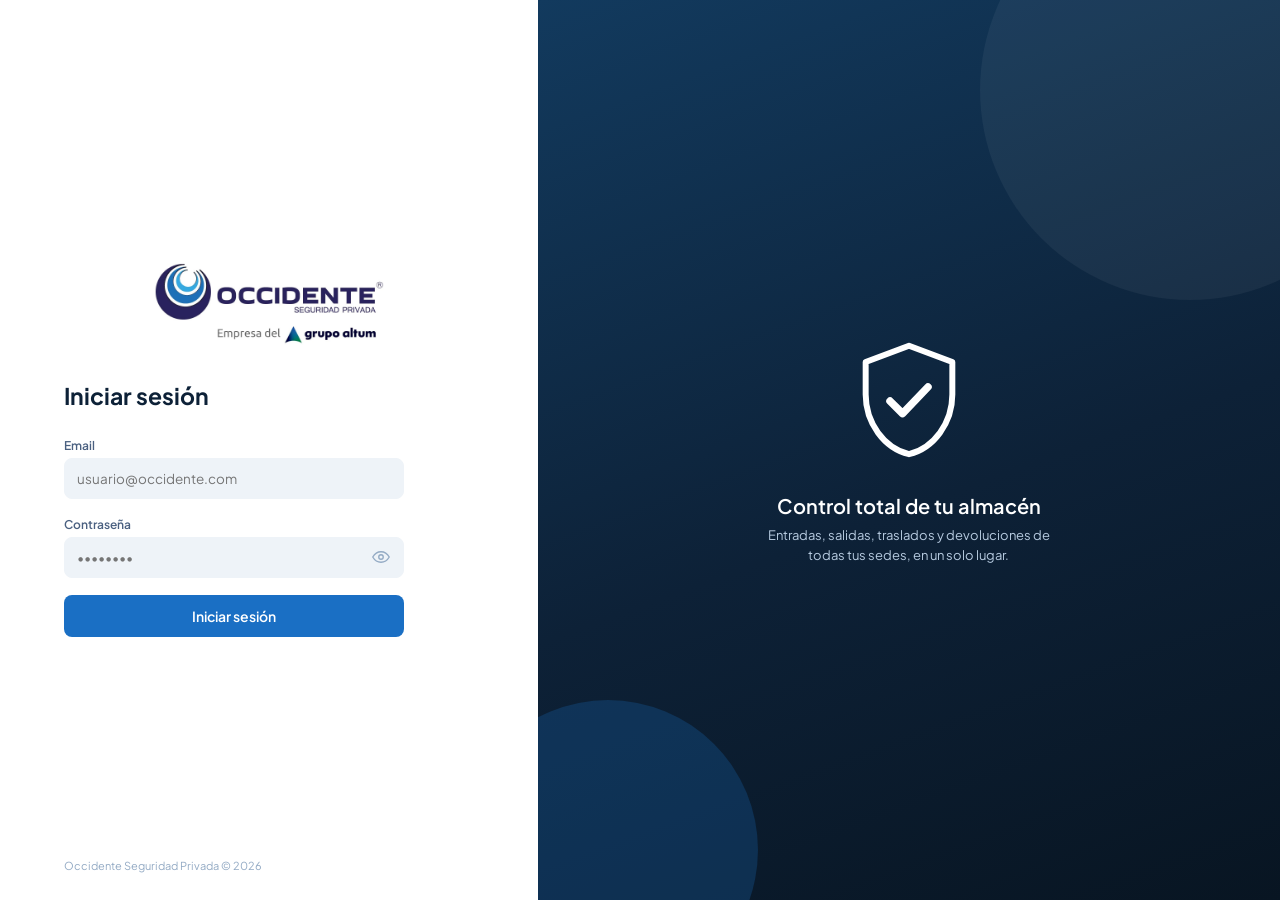
==== commit 6f1bd9ce: "Agregar sistema de notificaciones" ====
--- a/frontend/index.html
+++ b/frontend/index.html
@@ -20,7 +20,7 @@
 
     <link
         rel="stylesheet"
-        href="css/style.css?v=6"
+        href="css/style.css?v=12"
     >
 
 </head>
@@ -48,7 +48,7 @@
             src="img/occidente.png"
             alt="Occidente Seguridad Privada"
             style="
-                width:160px;
+                width:140px;
                 object-fit:contain;
                 filter:brightness(0) invert(1);
             "
@@ -65,9 +65,7 @@
             onclick="mostrarSeccion('productos', this)"
         >
 
-            <span class="icono">
-                🗂️
-            </span>
+            <span class="icono"><svg viewBox="0 0 24 24" fill="none" stroke="currentColor" stroke-width="1.8" stroke-linecap="round" stroke-linejoin="round"><path d="M12 3l8 4.5v9L12 21l-8-4.5v-9L12 3z"/><path d="M12 12v9M12 12l8-4.5M12 12l-8-4.5"/></svg></span>
 
             Productos
 
@@ -79,9 +77,7 @@
             onclick="mostrarSeccion('entradas', this)"
         >
 
-            <span class="icono">
-                📥
-            </span>
+            <span class="icono"><svg viewBox="0 0 24 24" fill="none" stroke="currentColor" stroke-width="1.8" stroke-linecap="round" stroke-linejoin="round"><path d="M12 4v10m0 0l-4-4m4 4l4-4"/><path d="M4 16v3a1 1 0 0 0 1 1h14a1 1 0 0 0 1-1v-3"/></svg></span>
 
             Entradas
 
@@ -94,9 +90,7 @@
             onclick="mostrarSeccion('salidas', this)"
         >
 
-            <span class="icono">
-                📤
-            </span>
+            <span class="icono"><svg viewBox="0 0 24 24" fill="none" stroke="currentColor" stroke-width="1.8" stroke-linecap="round" stroke-linejoin="round"><path d="M12 20V10m0 0l-4 4m4-4l4 4"/><path d="M4 4v3a1 1 0 0 0 1 1h14a1 1 0 0 0 1-1V4"/></svg></span>
 
             Salidas
 
@@ -108,9 +102,7 @@
             onclick="mostrarSeccion('devoluciones', this)"
         >
 
-            <span class="icono">
-                🔄
-            </span>
+            <span class="icono"><svg viewBox="0 0 24 24" fill="none" stroke="currentColor" stroke-width="1.8" stroke-linecap="round" stroke-linejoin="round"><path d="M4 9a8 8 0 1 1 2 5.3"/><path d="M4 4v5h5"/></svg></span>
 
             Devoluciones
 
@@ -119,12 +111,11 @@
 
         <button
             class="nav-btn"
+            id="nav-traslados"
             onclick="mostrarSeccion('traslados', this)"
         >
 
-            <span class="icono">
-                🚚
-            </span>
+            <span class="icono"><svg viewBox="0 0 24 24" fill="none" stroke="currentColor" stroke-width="1.8" stroke-linecap="round" stroke-linejoin="round"><path d="M4 8h11m0 0l-3-3m3 3l-3 3"/><path d="M20 16H9m0 0l3-3m-3 3l3 3"/></svg></span>
 
             Traslados
 
@@ -133,12 +124,11 @@
 
         <button
             class="nav-btn"
+            id="nav-solicitudes"
             onclick="mostrarSeccion('solicitudes', this)"
         >
 
-            <span class="icono">
-                🧾
-            </span>
+            <span class="icono"><svg viewBox="0 0 24 24" fill="none" stroke="currentColor" stroke-width="1.8" stroke-linecap="round" stroke-linejoin="round"><path d="M8 3h8a1 1 0 0 1 1 1v16a1 1 0 0 1-1 1H8a1 1 0 0 1-1-1V4a1 1 0 0 1 1-1z"/><path d="M9 3h6v2H9z"/><path d="M9 9.5h6M9 13h6M9 16.5h3.5"/></svg></span>
 
             Solicitudes
 
@@ -150,6 +140,9 @@
             </span>
 
         </button>
+
+
+        <div class="nav-divisor"></div>
 
 
         <button
@@ -157,9 +150,7 @@
             onclick="mostrarSeccion('consolidado', this)"
         >
 
-            <span class="icono">
-                📍
-            </span>
+            <span class="icono"><svg viewBox="0 0 24 24" fill="none" stroke="currentColor" stroke-width="1.8" stroke-linecap="round" stroke-linejoin="round"><path d="M12 21s-7-6.1-7-11a7 7 0 1 1 14 0c0 4.9-7 11-7 11z"/><circle cx="12" cy="10" r="2.4"/></svg></span>
 
             Puntos
 
@@ -171,9 +162,7 @@
             onclick="mostrarSeccion('modelos', this)"
         >
 
-            <span class="icono">
-                🏷️
-            </span>
+            <span class="icono"><svg viewBox="0 0 24 24" fill="none" stroke="currentColor" stroke-width="1.8" stroke-linecap="round" stroke-linejoin="round"><path d="M12 3l9 5-9 5-9-5 9-5z"/><path d="M3 13l9 5 9-5"/></svg></span>
 
             Modelos
 
@@ -185,9 +174,7 @@
             onclick="mostrarSeccion('marcas', this)"
         >
 
-            <span class="icono">
-                ⭐
-            </span>
+            <span class="icono"><svg viewBox="0 0 24 24" fill="none" stroke="currentColor" stroke-width="1.8" stroke-linecap="round" stroke-linejoin="round"><path d="M11 3h6a2 2 0 0 1 2 2v6l-9 9-8-8 9-9z"/><circle cx="15.4" cy="7.6" r="1.3"/></svg></span>
 
             Marcas
 
@@ -199,9 +186,7 @@
             onclick="mostrarSeccion('clientes', this)"
         >
 
-            <span class="icono">
-                🧑‍💼
-            </span>
+            <span class="icono"><svg viewBox="0 0 24 24" fill="none" stroke="currentColor" stroke-width="1.8" stroke-linecap="round" stroke-linejoin="round"><circle cx="9" cy="8" r="3"/><path d="M3 20c0-3.3 2.7-6 6-6s6 2.7 6 6"/><circle cx="17.2" cy="9" r="2.3"/><path d="M15.6 14.3c2.5.5 4.4 2.7 4.4 5.2"/></svg></span>
 
             Clientes
 
@@ -213,9 +198,7 @@
             onclick="mostrarSeccion('usuarios', this)"
         >
 
-            <span class="icono">
-                👥
-            </span>
+            <span class="icono"><svg viewBox="0 0 24 24" fill="none" stroke="currentColor" stroke-width="1.8" stroke-linecap="round" stroke-linejoin="round"><circle cx="12" cy="8" r="3.6"/><path d="M5 20c0-3.9 3.1-7 7-7s7 3.1 7 7"/></svg></span>
 
             Usuarios
 
@@ -223,6 +206,49 @@
 
 
     </nav>
+
+    <div class="nav-divisor"></div>
+
+    <button
+        type="button"
+        class="notif-boton"
+        id="btn-notificaciones"
+        onclick="toggleNotificaciones(event)"
+    >
+
+        <span class="icono"><svg viewBox="0 0 24 24" fill="none" stroke="currentColor" stroke-width="1.8" stroke-linecap="round" stroke-linejoin="round"><path d="M18 8a6 6 0 0 0-12 0c0 7-3 9-3 9h18s-3-2-3-9"/><path d="M13.73 21a2 2 0 0 1-3.46 0"/></svg></span>
+
+        Notificaciones
+
+        <span
+            id="badge-notificaciones"
+            class="nav-contador"
+        >
+            0
+        </span>
+
+    </button>
+
+    <div class="notificaciones-panel" id="notificaciones-panel">
+
+        <div class="notificaciones-panel-header">
+            <h4>Notificaciones</h4>
+            <button
+                type="button"
+                class="notificaciones-marcar-vistas"
+                onclick="marcarNotificacionesVistas()"
+            >
+                Marcar todas como leídas
+            </button>
+        </div>
+
+        <div class="notificaciones-lista" id="notificaciones-lista">
+            <div class="notificaciones-vacio">
+                No tienes notificaciones todavía.
+            </div>
+        </div>
+
+    </div>
 
 
     <!-- FOOTER SIDEBAR -->
@@ -304,14 +330,15 @@
             style="
                 background:none;
                 border:none;
-                color:#4a7fa5;
+                color:#7c8aa3;
                 cursor:pointer;
-                font-size:16px;
+                display:flex;
+                align-items:center;
                 margin-left:auto
             "
             title="Cerrar sesion"
         >
-            ⏻
+            <svg width="17" height="17" viewBox="0 0 24 24" fill="none" stroke="currentColor" stroke-width="1.8" stroke-linecap="round" stroke-linejoin="round"><path d="M9 4H6a2 2 0 0 0-2 2v12a2 2 0 0 0 2 2h3"/><path d="M15 16l4-4-4-4"/><path d="M19 12H9"/></svg>
         </button>
 
 
@@ -4803,39 +4830,34 @@
     class="modal-fondo"
 >
 
-    <div class="modal" style="width:380px;">
-
-        <div class="modal-header">
-            <h3>Mi perfil</h3>
-            <button onclick="cerrarModal('modal-mi-perfil')">✕</button>
-        </div>
-
-        <div class="perfil-modal-avatar-wrap">
-            <div class="avatar avatar-grande" id="avatar-perfil-modal">
-                AD
-            </div>
-        </div>
-
-        <div class="perfil-modal-acciones">
-
+    <div class="modal modal-perfil" style="width:380px;">
+
+        <div class="perfil-modal-banner">
             <button
                 type="button"
-                class="btn-secundario"
-                onclick="document.getElementById('input-foto-perfil').click()"
-            >
-                Cambiar foto
+                class="perfil-modal-cerrar"
+                onclick="cerrarModal('modal-mi-perfil')"
+                aria-label="Cerrar"
+            >
+                <svg width="16" height="16" viewBox="0 0 24 24" fill="none" stroke="currentColor" stroke-width="2" stroke-linecap="round" stroke-linejoin="round"><path d="M18 6L6 18"/><path d="M6 6l12 12"/></svg>
             </button>
-
-            <button
-                type="button"
-                class="btn-texto-peligro"
-                id="btn-quitar-foto-perfil"
-                onclick="quitarFotoPerfil()"
-                style="display:none"
-            >
-                Quitar foto
-            </button>
-
+        </div>
+
+        <div class="perfil-modal-avatar-wrap">
+            <div class="perfil-modal-avatar-inner">
+                <div class="avatar avatar-grande" id="avatar-perfil-modal">
+                    AD
+                </div>
+                <button
+                    type="button"
+                    class="perfil-modal-btn-foto"
+                    onclick="document.getElementById('input-foto-perfil').click()"
+                    title="Cambiar foto"
+                    aria-label="Cambiar foto"
+                >
+                    <svg width="14" height="14" viewBox="0 0 24 24" fill="none" stroke="currentColor" stroke-width="2" stroke-linecap="round" stroke-linejoin="round"><path d="M4 8h3l1.5-2h7L17 8h3a1 1 0 0 1 1 1v10a1 1 0 0 1-1 1H4a1 1 0 0 1-1-1V9a1 1 0 0 1 1-1z"/><circle cx="12" cy="14" r="3.5"/></svg>
+                </button>
+            </div>
         </div>
 
         <input
@@ -4845,26 +4867,34 @@
             style="display:none"
         >
 
-        <div class="perfil-modal-info">
+        <div class="perfil-modal-encabezado">
+            <h4 class="perfil-modal-nombre" id="perfil-modal-nombre">—</h4>
+            <span class="perfil-modal-chip-rol" id="perfil-modal-rol">—</span>
+        </div>
+
+        <button
+            type="button"
+            class="btn-texto-peligro perfil-modal-quitar-foto"
+            id="btn-quitar-foto-perfil"
+            onclick="quitarFotoPerfil()"
+            style="display:none"
+        >
+            Quitar foto
+        </button>
+
+        <div class="perfil-modal-info" id="perfil-modal-fila-sede">
 
             <div class="perfil-modal-fila">
-                <span class="perfil-modal-label">Nombre</span>
-                <span class="perfil-modal-valor" id="perfil-modal-nombre">—</span>
-            </div>
-
-            <div class="perfil-modal-fila">
-                <span class="perfil-modal-label">Rol</span>
-                <span class="perfil-modal-valor" id="perfil-modal-rol">—</span>
-            </div>
-
-            <div class="perfil-modal-fila" id="perfil-modal-fila-sede">
-                <span class="perfil-modal-label">Sede</span>
+                <span class="perfil-modal-label">
+                    <svg width="14" height="14" viewBox="0 0 24 24" fill="none" stroke="currentColor" stroke-width="2" stroke-linecap="round" stroke-linejoin="round" style="vertical-align:-2px;margin-right:6px;"><path d="M12 21s-7-6.1-7-11a7 7 0 1 1 14 0c0 4.9-7 11-7 11z"/><circle cx="12" cy="10" r="2.4"/></svg>
+                    Sede
+                </span>
                 <span class="perfil-modal-valor" id="perfil-modal-sede">—</span>
             </div>
 
         </div>
 
-        <div class="modal-footer">
+        <div class="modal-footer perfil-modal-footer">
             <button class="btn-secundario" onclick="cerrarModal('modal-mi-perfil')">
                 Cerrar
             </button>
@@ -4947,7 +4977,7 @@
 
 
 
-<script src="js/app.js?v=31"></script>
+<script src="js/app.js?v=35"></script>
 
 
 </body>
--- a/frontend/css/style.css
+++ b/frontend/css/style.css
@@ -1,6 +1,8 @@
 /* ============================================================
    CONFIGURACIÓN GENERAL
    ============================================================ */
+
+@import url('https://fonts.googleapis.com/css2?family=Plus+Jakarta+Sans:wght@400;500;600;700;800&display=swap');
 
 #app-principal {
     width: 100%;
@@ -11,7 +13,7 @@
     margin: 0;
     padding: 0;
     box-sizing: border-box;
-    font-family: 'Segoe UI', sans-serif;
+    font-family: 'Plus Jakarta Sans', 'Segoe UI', sans-serif;
 }
 
 body {
@@ -22,11 +24,138 @@
 
 
 /* ============================================================
+   SELECTS — ESTILO GLOBAL (afecta a TODOS los <select> de la
+   app: filtros, formularios de los modales, etc.)
+   ============================================================ */
+
+select {
+    appearance: none;
+    -webkit-appearance: none;
+    -moz-appearance: none;
+    background-color: white;
+    background-image: url("data:image/svg+xml,%3Csvg xmlns='http://www.w3.org/2000/svg' viewBox='0 0 24 24' fill='none' stroke='%237c8aa3' stroke-width='2' stroke-linecap='round' stroke-linejoin='round'%3E%3Cpath d='M6 9l6 6 6-6'/%3E%3C/svg%3E");
+    background-repeat: no-repeat;
+    background-position: right 12px center;
+    background-size: 15px;
+    /* Con appearance:none, un <select> con muchas <option> puede
+       terminar ocupando el alto de TODAS sus opciones en vez de
+       una sola línea. Esta altura fija evita ese problema en
+       cualquier select que no tenga ya su propia altura definida
+       (los que sí la tienen, la conservan porque son más
+       específicos que este selector). */
+    height: 40px;
+}
+
+select:disabled {
+    opacity: 0.6;
+    cursor: not-allowed;
+    background-image: none;
+}
+
+/* La lista de opciones (el "popup" que abre el select) — los
+   navegadores basados en Chromium (Chrome, Brave, Edge) sí
+   respetan estos estilos */
+
+select option {
+    background-color: #ffffff;
+    color: #0d1b2e;
+    padding: 8px 12px;
+    font-family: 'Plus Jakarta Sans', 'Segoe UI', sans-serif;
+}
+
+select option:checked,
+select option:hover {
+    background-color: #eef4ff;
+    color: #2f6fed;
+}
+
+/* El navegador ignora el estilo de arriba para la lista emergente
+   (el popup de opciones lo dibuja el sistema operativo, no el
+   navegador). Por eso el listado abierto se reemplaza por el panel
+   personalizado de abajo — ver js/app.js, sección "SELECT PERSONALIZADO". */
+
+select.select-abierto {
+    border-color: #2f6fed !important;
+    box-shadow: 0 0 0 3px rgba(47, 111, 237, 0.12) !important;
+}
+
+
+/* ============================================================
+   PANEL PERSONALIZADO DEL <select> (reemplaza el listado nativo)
+   ============================================================ */
+
+.select-panel-personalizado {
+    position: fixed;
+    z-index: 100000;
+    background: #ffffff;
+    border: 1px solid #e3e8f0;
+    border-radius: 10px;
+    box-shadow: 0 14px 32px rgba(13, 27, 46, 0.18), 0 2px 8px rgba(13, 27, 46, 0.08);
+    padding: 6px;
+    overflow-y: auto;
+    animation: panelSelectAparecer 0.12s ease-out;
+}
+
+@keyframes panelSelectAparecer {
+    from { opacity: 0; transform: translateY(-4px); }
+    to   { opacity: 1; transform: translateY(0); }
+}
+
+.select-panel-personalizado .opcion {
+    display: flex;
+    align-items: center;
+    justify-content: space-between;
+    gap: 10px;
+    padding: 9px 12px;
+    border-radius: 7px;
+    font-size: 13.3px;
+    line-height: 1.3;
+    color: #0d1b2e;
+    cursor: pointer;
+    white-space: nowrap;
+}
+
+.select-panel-personalizado .opcion .texto {
+    overflow: hidden;
+    text-overflow: ellipsis;
+    white-space: nowrap;
+}
+
+.select-panel-personalizado .opcion .check {
+    flex-shrink: 0;
+    color: #2f6fed;
+    font-weight: 700;
+    opacity: 0;
+    font-size: 12px;
+}
+
+.select-panel-personalizado .opcion.resaltada {
+    background: #eef4ff;
+    color: #2f6fed;
+}
+
+.select-panel-personalizado .opcion.seleccionada {
+    background: #f5f8ff;
+    color: #2f6fed;
+    font-weight: 600;
+}
+
+.select-panel-personalizado .opcion.seleccionada .check {
+    opacity: 1;
+}
+
+.select-panel-personalizado .opcion.deshabilitada {
+    color: #c3cbd9;
+    cursor: not-allowed;
+}
+
+
+/* ============================================================
    SIDEBAR
    ============================================================ */
 
 .sidebar {
-    width: 210px;
+    width: 222px;
     background: #0d2137;
     display: flex;
     flex-direction: column;
@@ -34,8 +163,8 @@
 }
 
 .sidebar-logo {
-    padding: 2px;
-    border-bottom: 0.5px solid #1e3a5f;
+    padding: 24px 12px 20px;
+    border-bottom: none;
     display: flex;
     align-items: center;
     justify-content: center;
@@ -72,44 +201,73 @@
    ============================================================ */
 
 nav {
-    padding: 12px 8px;
+    padding: 4px 12px;
     flex: 1;
     display: flex;
     flex-direction: column;
-    gap: 2px;
-}
-
-.nav-btn {
-    display: flex;
-    align-items: center;
-    gap: 10px;
-    padding: 9px 10px;
-    border-radius: 8px;
+    gap: 3px;
+    overflow-y: auto;
+}
+
+.nav-btn,
+.notif-boton {
+    display: flex;
+    align-items: center;
+    gap: 11px;
+    padding: 10px 12px;
+    border-radius: 10px;
     border: none;
     background: none;
-    color: #4a7fa5;
-    font-size: 12.5px;
+    color: #9aa9c2;
+    font-size: 13px;
+    font-weight: 500;
     cursor: pointer;
     text-align: left;
     width: 100%;
-    transition: all 0.15s;
-}
-
-.nav-btn:hover {
-    background: #142a40;
-    color: #a0c4e8;
+    transition: background 0.15s, color 0.15s;
+}
+
+.nav-btn:hover,
+.notif-boton:hover {
+    background: rgba(255, 255, 255, 0.06);
+    color: #d7e2f2;
 }
 
 .nav-btn.active {
-    background: #1a6fc4;
+    background: rgba(47, 111, 237, 0.14);
     color: white;
-}
-
-.nav-btn span.icono {
-    font-size: 16px;
-}
-
-.nav-btn {
+    font-weight: 600;
+}
+
+.nav-btn.active span.icono {
+    color: #2f6fed;
+}
+
+.nav-btn span.icono,
+.notif-boton span.icono {
+    display: flex;
+    align-items: center;
+    justify-content: center;
+    flex-shrink: 0;
+    font-size: 15px;
+}
+
+.nav-btn span.icono svg,
+.notif-boton span.icono svg {
+    width: 18px;
+    height: 18px;
+    display: block;
+}
+
+.nav-divisor {
+    height: 1px;
+    background: rgba(255, 255, 255, 0.08);
+    margin: 10px 8px;
+    flex-shrink: 0;
+}
+
+.nav-btn,
+.notif-boton {
     position: relative;
 }
 
@@ -140,24 +298,25 @@
    ============================================================ */
 
 .sidebar-footer {
-    padding: 12px 16px;
-    border-top: 0.5px solid #1e3a5f;
-    display: flex;
-    align-items: center;
-    gap: 8px;
+    padding: 14px 16px 6px;
+    border-top: 1px solid rgba(255, 255, 255, 0.08);
+    margin: 6px 4px 0;
+    display: flex;
+    align-items: center;
+    gap: 10px;
 }
 
 .avatar {
-    width: 30px;
-    height: 30px;
+    width: 32px;
+    height: 32px;
     border-radius: 50%;
-    background: #1a6fc4;
+    background: rgba(47, 111, 237, 0.2);
     display: flex;
     align-items: center;
     justify-content: center;
-    font-size: 11px;
-    font-weight: 600;
-    color: white;
+    font-size: 12px;
+    font-weight: 700;
+    color: #7fa8f5;
     flex-shrink: 0;
 }
 
@@ -166,6 +325,7 @@
     width: 96px;
     height: 96px;
     font-size: 28px;
+    box-shadow: 0 0 0 4px white, 0 6px 16px rgba(13, 27, 46, 0.18);
 }
 
 .sidebar-footer .info-usuario .nombre {
@@ -198,14 +358,14 @@
 
 .topbar {
     width: 100%;
-    padding: 14px 24px;
-    border-bottom: 0.5px solid #dce6f0;
+    padding: 26px 32px 6px;
+    border-bottom: none;
     display: flex;
     flex-direction: row;
-    align-items: center;
+    align-items: flex-start;
     justify-content: space-between;
     gap: 20px;
-    background: white;
+    background: transparent;
     flex-shrink: 0;
 }
 
@@ -215,15 +375,17 @@
 }
 
 .topbar-titulo h2 {
-    font-size: 15px;
-    font-weight: 600;
-    color: #0d2137;
+    font-size: 21px;
+    font-weight: 800;
+    color: #0d1b2e;
+    letter-spacing: -0.01em;
 }
 
 .topbar-titulo p {
-    font-size: 11px;
-    color: #6b8aab;
-    margin-top: 1px;
+    font-size: 13px;
+    color: #7c8aa3;
+    font-weight: 500;
+    margin-top: 4px;
 }
 
 
@@ -250,25 +412,25 @@
     width: 200px;
     min-width: 190px;
     max-width: 240px;
-    height: 34px;
+    height: 40px;
     box-sizing: border-box;
 
-    border: 0.5px solid #c8d8ea;
-    border-radius: 8px;
-
-    padding: 7px 10px;
-
-    font-size: 12.5px;
-    color: #0d2137;
-
-    background: white;
+    border: 1px solid #e3e8f0;
+    border-radius: 10px;
+
+    padding: 0 34px 0 14px;
+
+    font-size: 13.3px;
+    font-weight: 500;
+    color: #0d1b2e;
+
     outline: none;
 
     cursor: pointer;
 }
 
 #selector-sede:focus {
-    border-color: #1a6fc4;
+    border-color: #2f6fed;
 }
 
 
@@ -279,47 +441,49 @@
 .stats-row {
     display: grid;
     grid-template-columns: repeat(4, 1fr);
-    gap: 12px;
-    padding: 16px 24px;
-    background: #f7f9fc;
+    gap: 16px;
+    padding: 18px 32px 0;
+    background: transparent;
     flex-shrink: 0;
 }
 
 .stat-card {
     background: white;
-    border: 0.5px solid #dce6f0;
-    border-radius: 10px;
-    padding: 12px 16px;
+    border: 1px solid #edf0f6;
+    border-radius: 16px;
+    padding: 18px 20px;
+    box-shadow: 0 1px 2px rgba(13, 27, 46, 0.04);
 }
 
 .stat-card .label {
-    font-size: 10px;
-    color: #6b8aab;
+    font-size: 11px;
+    font-weight: 700;
+    color: #8c97aa;
     text-transform: uppercase;
-    letter-spacing: 0.5px;
+    letter-spacing: 0.05em;
 }
 
 .stat-card .valor {
-    font-size: 24px;
-    font-weight: 600;
-    color: #0d2137;
-    margin-top: 4px;
+    font-size: 28px;
+    font-weight: 800;
+    color: #0d1b2e;
+    margin-top: 10px;
 }
 
 .stat-card .valor.azul {
-    color: #1a6fc4;
+    color: #2f6fed;
 }
 
 .stat-card .valor.verde {
-    color: #1a7a4a;
+    color: #158a46;
 }
 
 .stat-card .valor.naranja {
-    color: #b85c00;
+    color: #b7660a;
 }
 
 .stat-card .valor.rojo {
-    color: #c0392b;
+    color: #dc2626;
 }
 
 
@@ -383,7 +547,7 @@
    ============================================================ */
 
 .filtros-listado {
-    padding: 0 24px 12px;
+    padding: 4px 32px 16px;
     display: flex;
     gap: 10px;
     align-items: center;
@@ -391,33 +555,37 @@
 }
 
 .filtros-listado input {
-    border: 0.5px solid #c8d8ea;
-    border-radius: 8px;
-    padding: 8px 12px;
-    font-size: 13px;
+    border: 1px solid #e3e8f0;
+    border-radius: 10px;
+    padding: 0 14px;
+    height: 40px;
+    font-size: 13.3px;
     width: 320px;
     outline: none;
     background: white;
-    color: #0d2137;
+    color: #0d1b2e;
 }
 
 .filtros-listado input:focus {
-    border-color: #1a6fc4;
+    border-color: #2f6fed;
+    box-shadow: 0 0 0 3px rgba(47, 111, 237, 0.12);
 }
 
 .filtros-listado select {
-    border: 0.5px solid #c8d8ea;
-    border-radius: 8px;
-    padding: 8px 10px;
-    font-size: 12.5px;
-    color: #0d2137;
-    background: white;
+    border: 1px solid #e3e8f0;
+    border-radius: 10px;
+    padding: 0 34px 0 12px;
+    height: 40px;
+    font-size: 13.3px;
+    font-weight: 500;
+    color: #0d1b2e;
+    background-color: white;
     outline: none;
     min-width: 180px;
 }
 
 .filtros-listado select:focus {
-    border-color: #1a6fc4;
+    border-color: #2f6fed;
 }
 
 
@@ -426,7 +594,7 @@
    ============================================================ */
 
 .filtros-consolidado {
-    padding: 0 24px 12px;
+    padding: 4px 32px 16px;
     display: flex;
     gap: 10px;
     align-items: center;
@@ -434,32 +602,34 @@
 }
 
 .filtros-consolidado input {
-    border: 0.5px solid #c8d8ea;
-    border-radius: 8px;
-    padding: 8px 12px;
-    font-size: 13px;
+    border: 1px solid #e3e8f0;
+    border-radius: 10px;
+    padding: 0 14px;
+    height: 40px;
+    font-size: 13.3px;
     width: 200px;
     outline: none;
     background: white;
-    color: #0d2137;
+    color: #0d1b2e;
 }
 
 .filtros-consolidado input:focus {
-    border-color: #1a6fc4;
+    border-color: #2f6fed;
 }
 
 .filtros-consolidado select {
-    border: 0.5px solid #c8d8ea;
-    border-radius: 8px;
-    padding: 8px 12px;
-    font-size: 13px;
-    color: #0d2137;
-    background: white;
+    border: 1px solid #e3e8f0;
+    border-radius: 10px;
+    padding: 0 34px 0 14px;
+    height: 40px;
+    font-size: 13.3px;
+    color: #0d1b2e;
+    background-color: white;
     outline: none;
 }
 
 .filtros-consolidado select:focus {
-    border-color: #1a6fc4;
+    border-color: #2f6fed;
 }
 
 #selector-punto {
@@ -473,7 +643,7 @@
 
 .tabla-wrap {
     flex: 1;
-    padding: 0 24px 20px;
+    padding: 8px 32px 28px;
     overflow-y: auto;
 }
 
@@ -481,28 +651,34 @@
     width: 100%;
     border-collapse: collapse;
     background: white;
-    border-radius: 10px;
+    border-radius: 16px;
     overflow: hidden;
-    border: 0.5px solid #dce6f0;
+    border: 1px solid #edf0f6;
+    box-shadow: 0 1px 2px rgba(13, 27, 46, 0.04);
 }
 
 .tabla th {
-    padding: 10px 14px;
+    padding: 13px 18px;
     text-align: left;
-    font-size: 10.5px;
-    color: #6b8aab;
+    font-size: 11px;
+    color: #8c97aa;
     text-transform: uppercase;
-    letter-spacing: 0.5px;
-    background: #f7f9fc;
-    border-bottom: 0.5px solid #dce6f0;
-    font-weight: 500;
+    letter-spacing: 0.05em;
+    background: #f8fafc;
+    border-bottom: 1px solid #edf0f6;
+    font-weight: 700;
 }
 
 .tabla td {
-    padding: 10px 14px;
-    font-size: 13px;
+    padding: 12px 18px;
+    font-size: 13.3px;
     color: #1c2f45;
-    border-bottom: 0.5px solid #f0f4f8;
+    border-bottom: 1px solid #f2f4f8;
+}
+
+.tabla td strong {
+    color: #0d1b2e;
+    font-weight: 700;
 }
 
 .tabla tr:last-child td {
@@ -510,13 +686,13 @@
 }
 
 .tabla tr:hover td {
-    background: #f7f9fc;
+    background: #fafbfd;
 }
 
 .tabla td .sub {
-    font-size: 11px;
-    color: #6b8aab;
-    margin-top: 1px;
+    font-size: 12px;
+    color: #8c97aa;
+    margin-top: 2px;
 }
 
 
@@ -526,25 +702,26 @@
 
 .badge {
     display: inline-block;
-    padding: 3px 10px;
+    padding: 5px 13px;
     border-radius: 20px;
-    font-size: 11px;
-    font-weight: 500;
+    font-size: 12px;
+    font-weight: 700;
+    white-space: nowrap;
 }
 
 .badge-ok {
-    background: #e6f4ec;
-    color: #1a7a4a;
+    background: #e7f7ee;
+    color: #158a46;
 }
 
 .badge-minimo {
-    background: #fff4e5;
-    color: #b85c00;
+    background: #fff4e0;
+    color: #b7660a;
 }
 
 .badge-agotado {
-    background: #fdecea;
-    color: #b71c1c;
+    background: #fceaea;
+    color: #dc2626;
 }
 
 
@@ -561,27 +738,28 @@
 
 .btn-accion {
     background: white;
-    border: 0.5px solid #dce6f0;
-    border-radius: 6px;
-    padding: 5px 10px;
-    font-size: 11px;
-    color: #1a6fc4;
+    border: 1px solid #edf0f6;
+    border-radius: 8px;
+    padding: 6px 11px;
+    font-size: 12px;
+    font-weight: 600;
+    color: #2f6fed;
     cursor: pointer;
     transition: background 0.15s, border-color 0.15s;
     white-space: nowrap;
 }
 
 .btn-accion:hover {
-    background: #f0f6ff;
-    border-color: #c8d8ea;
+    background: #eef4ff;
+    border-color: #cfe0fb;
 }
 
 .btn-accion.danger {
-    color: #c0392b;
+    color: #dc2626;
 }
 
 .btn-accion.danger:hover {
-    background: #fdecea;
+    background: #fceaea;
     border-color: #f5c6cb;
 }
 
@@ -591,34 +769,37 @@
    ============================================================ */
 
 .btn-primario {
-    background: #1a6fc4;
+    background: #2f6fed;
     color: white;
     border: none;
-    padding: 8px 16px;
-    border-radius: 8px;
-    font-size: 12.5px;
-    font-weight: 500;
+    padding: 10px 18px;
+    border-radius: 10px;
+    font-size: 13.3px;
+    font-weight: 700;
     cursor: pointer;
-    transition: background 0.15s;
+    transition: filter 0.15s;
     white-space: nowrap;
+    box-shadow: 0 6px 16px rgba(47, 111, 237, 0.22);
 }
 
 .btn-primario:hover {
-    background: #155fa8;
+    filter: brightness(1.06);
 }
 
 .btn-secundario {
     background: white;
-    color: #1c2f45;
-    border: 0.5px solid #dce6f0;
-    padding: 8px 16px;
-    border-radius: 8px;
-    font-size: 12.5px;
+    color: #33415a;
+    border: 1px solid #e3e8f0;
+    padding: 10px 16px;
+    border-radius: 10px;
+    font-size: 13.3px;
+    font-weight: 600;
     cursor: pointer;
 }
 
 .btn-secundario:hover {
-    background: #f7f9fc;
+    background: #f3f5f9;
+    border-color: #d7dee9;
 }
 
 .btn-texto-peligro {
@@ -695,18 +876,109 @@
    MODAL: MI PERFIL
    ============================================================ */
 
+.modal-perfil {
+    padding-top: 0;
+}
+
+.perfil-modal-banner {
+    position: relative;
+    height: 72px;
+    margin: 0 -1.5rem;
+    background: linear-gradient(135deg, #2f6fed 0%, #1c4fc0 100%);
+    border-top-left-radius: 12px;
+    border-top-right-radius: 12px;
+}
+
+.perfil-modal-cerrar {
+    position: absolute;
+    top: 12px;
+    right: 12px;
+    width: 28px;
+    height: 28px;
+    border-radius: 50%;
+    border: none;
+    background: rgba(255, 255, 255, 0.18);
+    color: white;
+    display: flex;
+    align-items: center;
+    justify-content: center;
+    cursor: pointer;
+    transition: background 0.15s;
+}
+
+.perfil-modal-cerrar:hover {
+    background: rgba(255, 255, 255, 0.32);
+}
+
 .perfil-modal-avatar-wrap {
     display: flex;
     justify-content: center;
-    margin-bottom: 1rem;
-}
-
-.perfil-modal-acciones {
-    display: flex;
+    margin-top: -40px;
+    margin-bottom: 0.75rem;
+}
+
+.perfil-modal-avatar-inner {
+    position: relative;
+    display: inline-block;
+}
+
+.perfil-modal-btn-foto {
+    position: absolute;
+    right: -2px;
+    bottom: -2px;
+    width: 30px;
+    height: 30px;
+    border-radius: 50%;
+    background: #2f6fed;
+    color: white;
+    border: 3px solid white;
+    display: flex;
+    align-items: center;
     justify-content: center;
-    align-items: center;
-    gap: 12px;
-    margin-bottom: 1.5rem;
+    cursor: pointer;
+    box-shadow: 0 2px 6px rgba(13, 27, 46, 0.2);
+    transition: background 0.15s;
+}
+
+.perfil-modal-btn-foto:hover {
+    background: #1f5cd6;
+}
+
+.perfil-modal-encabezado {
+    display: flex;
+    flex-direction: column;
+    align-items: center;
+    gap: 8px;
+    text-align: center;
+    margin-bottom: 0.6rem;
+}
+
+.perfil-modal-nombre {
+    font-size: 17px;
+    font-weight: 800;
+    color: #0d1b2e;
+    letter-spacing: -0.01em;
+}
+
+.perfil-modal-chip-rol {
+    display: inline-block;
+    padding: 4px 12px;
+    border-radius: 20px;
+    font-size: 11.5px;
+    font-weight: 600;
+    background: #f0f4f8;
+    color: #6b8aab;
+}
+
+.perfil-modal-chip-rol.chip-rol--admin    { background: #e8f0fb; color: #1a6fc4; }
+.perfil-modal-chip-rol.chip-rol--sede     { background: #e6f4ec; color: #1a7a4a; }
+.perfil-modal-chip-rol.chip-rol--porteria { background: #fbf1e0; color: #a5680c; }
+.perfil-modal-chip-rol.chip-rol--consulta { background: #f0f4f8; color: #6b8aab; }
+
+.perfil-modal-quitar-foto {
+    display: block;
+    margin: 0 auto 1rem;
+    text-align: center;
 }
 
 .perfil-modal-info {
@@ -729,6 +1001,8 @@
 .perfil-modal-label {
     color: #6b8aab;
     font-weight: 500;
+    display: flex;
+    align-items: center;
 }
 
 .perfil-modal-valor {
@@ -737,6 +1011,12 @@
     text-align: right;
 }
 
+.modal-footer.perfil-modal-footer {
+    border-top: none;
+    padding-top: 0.5rem;
+    margin-top: 0.5rem;
+}
+
 
 /* ============================================================
    CAMPOS
@@ -757,19 +1037,24 @@
 
 .campo input,
 .campo select {
-    border: 0.5px solid #c8d8ea;
-    border-radius: 8px;
-    padding: 8px 10px;
-    font-size: 13px;
-    color: #0d2137;
+    border: 1px solid #e3e8f0;
+    border-radius: 10px;
+    padding: 9px 12px;
+    font-size: 13.3px;
+    color: #0d1b2e;
     outline: none;
-    transition: border 0.15s;
-    background: white;
+    transition: border 0.15s, box-shadow 0.15s;
+    background-color: white;
+}
+
+.campo select {
+    padding-right: 34px;
 }
 
 .campo input:focus,
 .campo select:focus {
-    border-color: #1a6fc4;
+    border-color: #2f6fed;
+    box-shadow: 0 0 0 3px rgba(47, 111, 237, 0.12);
 }
 
 .fila-campos {
@@ -1330,6 +1615,231 @@
 
 
 /* ============================================================
+   CENTRO DE NOTIFICACIONES (campana + panel + toast)
+   ============================================================ */
+
+.notif-boton .nav-contador {
+    position: static;
+    transform: none;
+    margin-left: auto;
+    flex-shrink: 0;
+}
+
+.notificaciones-panel {
+    display: none;
+    position: fixed;
+    width: min(340px, calc(100vw - 32px));
+    max-height: 440px;
+    background: white;
+    border-radius: 14px;
+    border: 1px solid #e3e8f0;
+    box-shadow: 0 16px 40px rgba(13, 27, 46, 0.22), 0 2px 10px rgba(13, 27, 46, 0.08);
+    z-index: 5000;
+    flex-direction: column;
+    overflow: hidden;
+}
+
+.notificaciones-panel.visible {
+    display: flex;
+}
+
+.notificaciones-panel-header {
+    display: flex;
+    align-items: center;
+    justify-content: space-between;
+    gap: 10px;
+    padding: 14px 16px;
+    border-bottom: 0.5px solid #f0f4f8;
+    flex-shrink: 0;
+}
+
+.notificaciones-panel-header h4 {
+    font-size: 13.5px;
+    font-weight: 700;
+    color: #0d1b2e;
+}
+
+.notificaciones-marcar-vistas {
+    background: none;
+    border: none;
+    color: #2f6fed;
+    font-size: 11.5px;
+    font-weight: 600;
+    cursor: pointer;
+    padding: 4px;
+    white-space: nowrap;
+}
+
+.notificaciones-marcar-vistas:hover {
+    text-decoration: underline;
+}
+
+.notificaciones-lista {
+    overflow-y: auto;
+    display: flex;
+    flex-direction: column;
+}
+
+.notificaciones-vacio {
+    padding: 32px 16px;
+    text-align: center;
+    color: #8c97aa;
+    font-size: 12.5px;
+}
+
+.notificacion-item {
+    display: flex;
+    align-items: flex-start;
+    gap: 12px;
+    padding: 12px 16px;
+    border-bottom: 0.5px solid #f4f6fa;
+    cursor: pointer;
+    text-align: left;
+    background: none;
+    transition: background 0.15s;
+}
+
+.notificacion-item:last-child {
+    border-bottom: none;
+}
+
+.notificacion-item:hover {
+    background: #f7f9fc;
+}
+
+.notificacion-item.no-leida {
+    background: #f5f8ff;
+}
+
+.notificacion-item.no-leida:hover {
+    background: #eef4ff;
+}
+
+.notificacion-item-icono {
+    display: flex;
+    align-items: center;
+    justify-content: center;
+    width: 32px;
+    height: 32px;
+    border-radius: 50%;
+    flex-shrink: 0;
+}
+
+.notificacion-item-icono svg {
+    width: 16px;
+    height: 16px;
+}
+
+.notificacion-item-icono.tipo-traslado {
+    background: #e8f0fb;
+    color: #1a6fc4;
+}
+
+.notificacion-item-icono.tipo-solicitud {
+    background: #fbf1e0;
+    color: #a5680c;
+}
+
+.notificacion-item-icono.tipo-salida {
+    background: #e6f4ec;
+    color: #1a7a4a;
+}
+
+.notificacion-item-cuerpo {
+    flex: 1;
+    min-width: 0;
+}
+
+.notificacion-item-mensaje {
+    font-size: 12.3px;
+    color: #1c2f45;
+    line-height: 1.4;
+}
+
+.notificacion-item.no-leida .notificacion-item-mensaje {
+    font-weight: 600;
+    color: #0d1b2e;
+}
+
+.notificacion-item-fecha {
+    font-size: 11px;
+    color: #9aa9c2;
+    margin-top: 3px;
+}
+
+.notificacion-punto {
+    width: 8px;
+    height: 8px;
+    border-radius: 50%;
+    background: #2f6fed;
+    flex-shrink: 0;
+    margin-top: 5px;
+}
+
+/* Etiqueta emergente (toast) que aparece abajo a la derecha
+   cuando llega una notificación nueva, apiladas si llega más
+   de una a la vez. */
+
+.toasts-notificaciones {
+    position: fixed;
+    bottom: 24px;
+    right: 24px;
+    z-index: 99998;
+    display: flex;
+    flex-direction: column-reverse;
+    gap: 10px;
+    pointer-events: none;
+}
+
+.toast-notificacion {
+    display: flex;
+    align-items: flex-start;
+    gap: 10px;
+    width: 320px;
+    max-width: calc(100vw - 32px);
+    padding: 13px 14px;
+    background: white;
+    border-radius: 12px;
+    border: 1px solid #e3e8f0;
+    box-shadow: 0 10px 28px rgba(13, 27, 46, 0.18);
+    cursor: pointer;
+    pointer-events: auto;
+    animation: entradaNotificacion 0.25s ease;
+}
+
+.toast-notificacion-texto {
+    flex: 1;
+    min-width: 0;
+}
+
+.toast-notificacion-titulo {
+    font-size: 11.5px;
+    font-weight: 700;
+    color: #8c97aa;
+    text-transform: uppercase;
+    letter-spacing: 0.03em;
+    margin-bottom: 2px;
+}
+
+.toast-notificacion-mensaje {
+    font-size: 12.5px;
+    color: #1c2f45;
+    line-height: 1.4;
+}
+
+.toast-notificacion-cerrar {
+    background: none;
+    border: none;
+    color: #9aa9c2;
+    font-size: 16px;
+    line-height: 1;
+    cursor: pointer;
+    padding: 0;
+    flex-shrink: 0;
+}
+
+
+/* ============================================================
    LOGIN RESPONSIVE
    ============================================================ */
 
@@ -1596,20 +2106,21 @@
    ============================================================ */
 
 #buscar-productos {
-    border: 0.5px solid #c8d8ea;
-    border-radius: 8px;
-    padding: 8px 12px;
-    font-size: 13px;
-    width: 320px;
-    height: 34px;
+    border: 1px solid #e3e8f0;
+    border-radius: 10px;
+    padding: 0 14px;
+    font-size: 13.3px;
+    width: 230px;
+    height: 40px;
     outline: none;
     background: white;
-    color: #0d2137;
+    color: #0d1b2e;
     box-sizing: border-box;
 }
 
 #buscar-productos:focus {
-    border-color: #1a6fc4;
+    border-color: #2f6fed;
+    box-shadow: 0 0 0 3px rgba(47, 111, 237, 0.12);
 }
 
 
@@ -2018,4 +2529,52 @@
         left: auto;
         bottom: auto;
     }
+}
+
+
+/* ============================================================
+   "CHIPS" DE LA TABLA DE PRODUCTOS
+   (código, sede y unidad — solo se usan en routes/render de
+   Productos, no afectan ninguna otra sección)
+   ============================================================ */
+
+.prod-codigo {
+    display: inline-block;
+    font-family: ui-monospace, SFMono-Regular, Menlo, monospace;
+    font-size: 12px;
+    font-weight: 700;
+    color: #3b4a61;
+    background: #f3f5f9;
+    padding: 3px 9px;
+    border-radius: 6px;
+    white-space: nowrap;
+}
+
+.prod-sede {
+    display: inline-block;
+    font-size: 12px;
+    font-weight: 600;
+    color: #2f6fed;
+    background: rgba(47, 111, 237, 0.12);
+    padding: 4px 11px;
+    border-radius: 20px;
+    white-space: nowrap;
+}
+
+.prod-unidad {
+    display: inline-block;
+    font-size: 11px;
+    font-weight: 700;
+    letter-spacing: 0.03em;
+    color: #5b6b82;
+    background: #f3f5f9;
+    padding: 3px 9px;
+    border-radius: 6px;
+    white-space: nowrap;
+}
+
+.prod-stock {
+    font-size: 14px;
+    font-weight: 700;
+    color: #0d1b2e;
 }
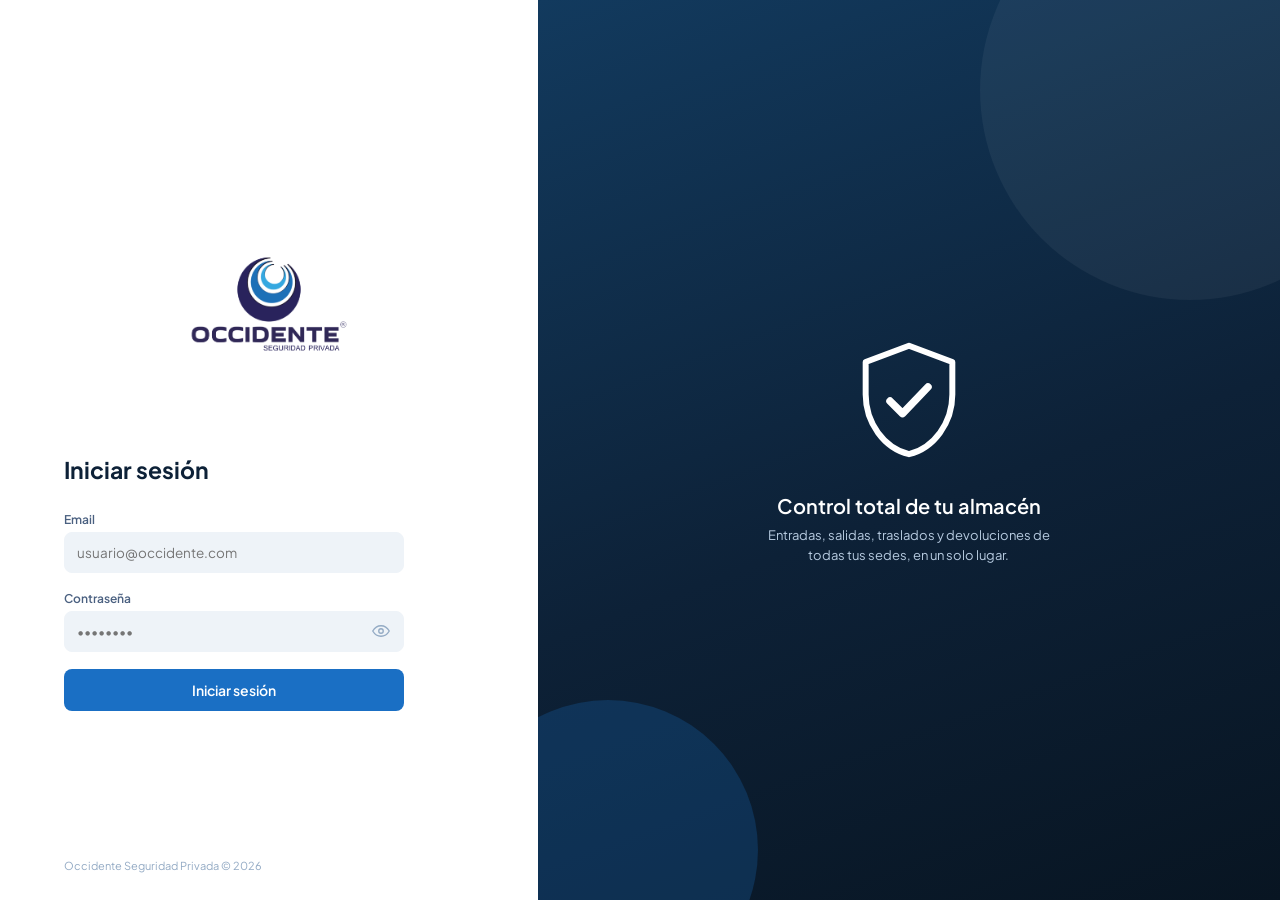
==== commit b6827732: "App web" ====
--- a/frontend/index.html
+++ b/frontend/index.html
@@ -18,9 +18,27 @@
         href="img/LogoOcci.png"
     >
 
+    <!-- PWA: permite "Instalar app" desde Brave/Chrome para que
+         abra en su propia ventana, como una app de escritorio -->
+
+    <link
+        rel="manifest"
+        href="manifest.json"
+    >
+
+    <meta
+        name="theme-color"
+        content="#2f6fed"
+    >
+
+    <link
+        rel="apple-touch-icon"
+        href="img/icon-192.png"
+    >
+
     <link
         rel="stylesheet"
-        href="css/style.css?v=12"
+        href="css/style.css?v=15"
     >
 
 </head>
@@ -50,7 +68,6 @@
             style="
                 width:140px;
                 object-fit:contain;
-                filter:brightness(0) invert(1);
             "
         >
 
@@ -4980,6 +4997,26 @@
 <script src="js/app.js?v=35"></script>
 
 
+<!-- Registro del service worker de la PWA (ver service-worker.js
+     para la explicación de por qué no cachea nada) -->
+
+<script>
+
+    if ('serviceWorker' in navigator) {
+
+        window.addEventListener('load', () => {
+
+            navigator.serviceWorker
+                .register('service-worker.js')
+                .catch(() => {});
+
+        });
+
+    }
+
+</script>
+
+
 </body>
 
 </html>
--- a/frontend/css/style.css
+++ b/frontend/css/style.css
@@ -19,7 +19,7 @@
 body {
     display: flex;
     height: 100vh;
-    background: #f7f9fc;
+    background: #ffffff;
 }
 
 
@@ -156,7 +156,8 @@
 
 .sidebar {
     width: 222px;
-    background: #0d2137;
+    background: #ffffff;
+    border-right: 1px solid #e5e7eb;
     display: flex;
     flex-direction: column;
     flex-shrink: 0;
@@ -215,27 +216,29 @@
     align-items: center;
     gap: 11px;
     padding: 10px 12px;
-    border-radius: 10px;
+    border-radius: 0 8px 8px 0;
     border: none;
+    border-left: 2px solid transparent;
     background: none;
-    color: #9aa9c2;
+    color: #64748b;
     font-size: 13px;
     font-weight: 500;
     cursor: pointer;
     text-align: left;
     width: 100%;
-    transition: background 0.15s, color 0.15s;
+    transition: background 0.15s, color 0.15s, border-color 0.15s;
 }
 
 .nav-btn:hover,
 .notif-boton:hover {
-    background: rgba(255, 255, 255, 0.06);
-    color: #d7e2f2;
+    background: rgba(15, 23, 42, 0.04);
+    color: #0f172a;
 }
 
 .nav-btn.active {
-    background: rgba(47, 111, 237, 0.14);
-    color: white;
+    background: #f2f6ff;
+    border-left: 2px solid #2f6fed;
+    color: #2f6fed;
     font-weight: 600;
 }
 
@@ -261,7 +264,7 @@
 
 .nav-divisor {
     height: 1px;
-    background: rgba(255, 255, 255, 0.08);
+    background: #eef0f4;
     margin: 10px 8px;
     flex-shrink: 0;
 }
@@ -299,7 +302,7 @@
 
 .sidebar-footer {
     padding: 14px 16px 6px;
-    border-top: 1px solid rgba(255, 255, 255, 0.08);
+    border-top: 1px solid #f1f5f9;
     margin: 6px 4px 0;
     display: flex;
     align-items: center;
@@ -310,13 +313,13 @@
     width: 32px;
     height: 32px;
     border-radius: 50%;
-    background: rgba(47, 111, 237, 0.2);
+    background: #eef2f7;
     display: flex;
     align-items: center;
     justify-content: center;
     font-size: 12px;
     font-weight: 700;
-    color: #7fa8f5;
+    color: #2f6fed;
     flex-shrink: 0;
 }
 
@@ -330,13 +333,13 @@
 
 .sidebar-footer .info-usuario .nombre {
     font-size: 11px;
-    color: white;
+    color: #0f172a;
     font-weight: 500;
 }
 
 .sidebar-footer .info-usuario .ciudad {
     font-size: 10px;
-    color: #4a7fa5;
+    color: #94a3b8;
 }
 
 
@@ -358,8 +361,8 @@
 
 .topbar {
     width: 100%;
-    padding: 26px 32px 6px;
-    border-bottom: none;
+    padding: 24px 32px 20px;
+    border-bottom: 1px solid #edf0f6;
     display: flex;
     flex-direction: row;
     align-items: flex-start;
@@ -442,17 +445,20 @@
     display: grid;
     grid-template-columns: repeat(4, 1fr);
     gap: 16px;
-    padding: 18px 32px 0;
+    padding: 22px 32px 0;
     background: transparent;
     flex-shrink: 0;
 }
 
 .stat-card {
-    background: white;
-    border: 1px solid #edf0f6;
-    border-radius: 16px;
-    padding: 18px 20px;
-    box-shadow: 0 1px 2px rgba(13, 27, 46, 0.04);
+    background: transparent;
+    border: none;
+    border-bottom: 1px solid #edf0f6;
+    border-radius: 0;
+    padding: 0 0 16px;
+    box-shadow: none;
+    display: flex;
+    flex-direction: column-reverse;
 }
 
 .stat-card .label {
@@ -461,13 +467,14 @@
     color: #8c97aa;
     text-transform: uppercase;
     letter-spacing: 0.05em;
+    margin-top: 6px;
 }
 
 .stat-card .valor {
-    font-size: 28px;
-    font-weight: 800;
+    font-size: 30px;
+    font-weight: 700;
     color: #0d1b2e;
-    margin-top: 10px;
+    margin-top: 0;
 }
 
 .stat-card .valor.azul {
@@ -650,11 +657,11 @@
 .tabla {
     width: 100%;
     border-collapse: collapse;
-    background: white;
-    border-radius: 16px;
-    overflow: hidden;
-    border: 1px solid #edf0f6;
-    box-shadow: 0 1px 2px rgba(13, 27, 46, 0.04);
+    background: transparent;
+    border-radius: 0;
+    overflow: visible;
+    border: none;
+    box-shadow: none;
 }
 
 .tabla th {
@@ -664,8 +671,8 @@
     color: #8c97aa;
     text-transform: uppercase;
     letter-spacing: 0.05em;
-    background: #f8fafc;
-    border-bottom: 1px solid #edf0f6;
+    background: transparent;
+    border-bottom: 1px solid #e5e7eb;
     font-weight: 700;
 }
 
@@ -701,26 +708,35 @@
    ============================================================ */
 
 .badge {
-    display: inline-block;
-    padding: 5px 13px;
-    border-radius: 20px;
-    font-size: 12px;
-    font-weight: 700;
+    display: inline-flex;
+    align-items: center;
+    gap: 7px;
+    padding: 0;
+    border-radius: 0;
+    background: none;
+    font-size: 12.5px;
+    font-weight: 600;
     white-space: nowrap;
 }
 
+.badge::before {
+    content: "";
+    width: 7px;
+    height: 7px;
+    border-radius: 50%;
+    flex-shrink: 0;
+    background: currentColor;
+}
+
 .badge-ok {
-    background: #e7f7ee;
     color: #158a46;
 }
 
 .badge-minimo {
-    background: #fff4e0;
     color: #b7660a;
 }
 
 .badge-agotado {
-    background: #fceaea;
     color: #dc2626;
 }
 
@@ -779,7 +795,7 @@
     cursor: pointer;
     transition: filter 0.15s;
     white-space: nowrap;
-    box-shadow: 0 6px 16px rgba(47, 111, 237, 0.22);
+    box-shadow: none;
 }
 
 .btn-primario:hover {
@@ -2156,13 +2172,13 @@
         height: 42px;
         border: none;
         border-radius: 10px;
-        background: #0d2137;
+        background: #2f6fed;
         color: white;
         font-size: 19px;
         line-height: 1;
         cursor: pointer;
         z-index: 250;
-        box-shadow: 0 4px 12px rgba(13, 33, 55, 0.28);
+        box-shadow: 0 4px 12px rgba(47, 111, 237, 0.28);
     }
 
     .overlay-menu-movil.visible {
@@ -2183,7 +2199,7 @@
         transform: translateX(-100%);
         transition: transform 0.25s ease;
         z-index: 200;
-        box-shadow: 2px 0 24px rgba(0, 0, 0, 0.28);
+        box-shadow: 2px 0 16px rgba(15, 23, 42, 0.12);
     }
 
     .sidebar.abierta {
@@ -2542,34 +2558,34 @@
     display: inline-block;
     font-family: ui-monospace, SFMono-Regular, Menlo, monospace;
     font-size: 12px;
-    font-weight: 700;
-    color: #3b4a61;
-    background: #f3f5f9;
-    padding: 3px 9px;
-    border-radius: 6px;
+    font-weight: 600;
+    color: #8c97aa;
+    background: none;
+    padding: 0;
+    border-radius: 0;
     white-space: nowrap;
 }
 
 .prod-sede {
     display: inline-block;
-    font-size: 12px;
-    font-weight: 600;
-    color: #2f6fed;
-    background: rgba(47, 111, 237, 0.12);
-    padding: 4px 11px;
-    border-radius: 20px;
+    font-size: 13.3px;
+    font-weight: 500;
+    color: #1c2f45;
+    background: none;
+    padding: 0;
+    border-radius: 0;
     white-space: nowrap;
 }
 
 .prod-unidad {
     display: inline-block;
-    font-size: 11px;
-    font-weight: 700;
-    letter-spacing: 0.03em;
-    color: #5b6b82;
-    background: #f3f5f9;
-    padding: 3px 9px;
-    border-radius: 6px;
+    font-size: 12px;
+    font-weight: 500;
+    letter-spacing: 0.02em;
+    color: #8c97aa;
+    background: none;
+    padding: 0;
+    border-radius: 0;
     white-space: nowrap;
 }
 
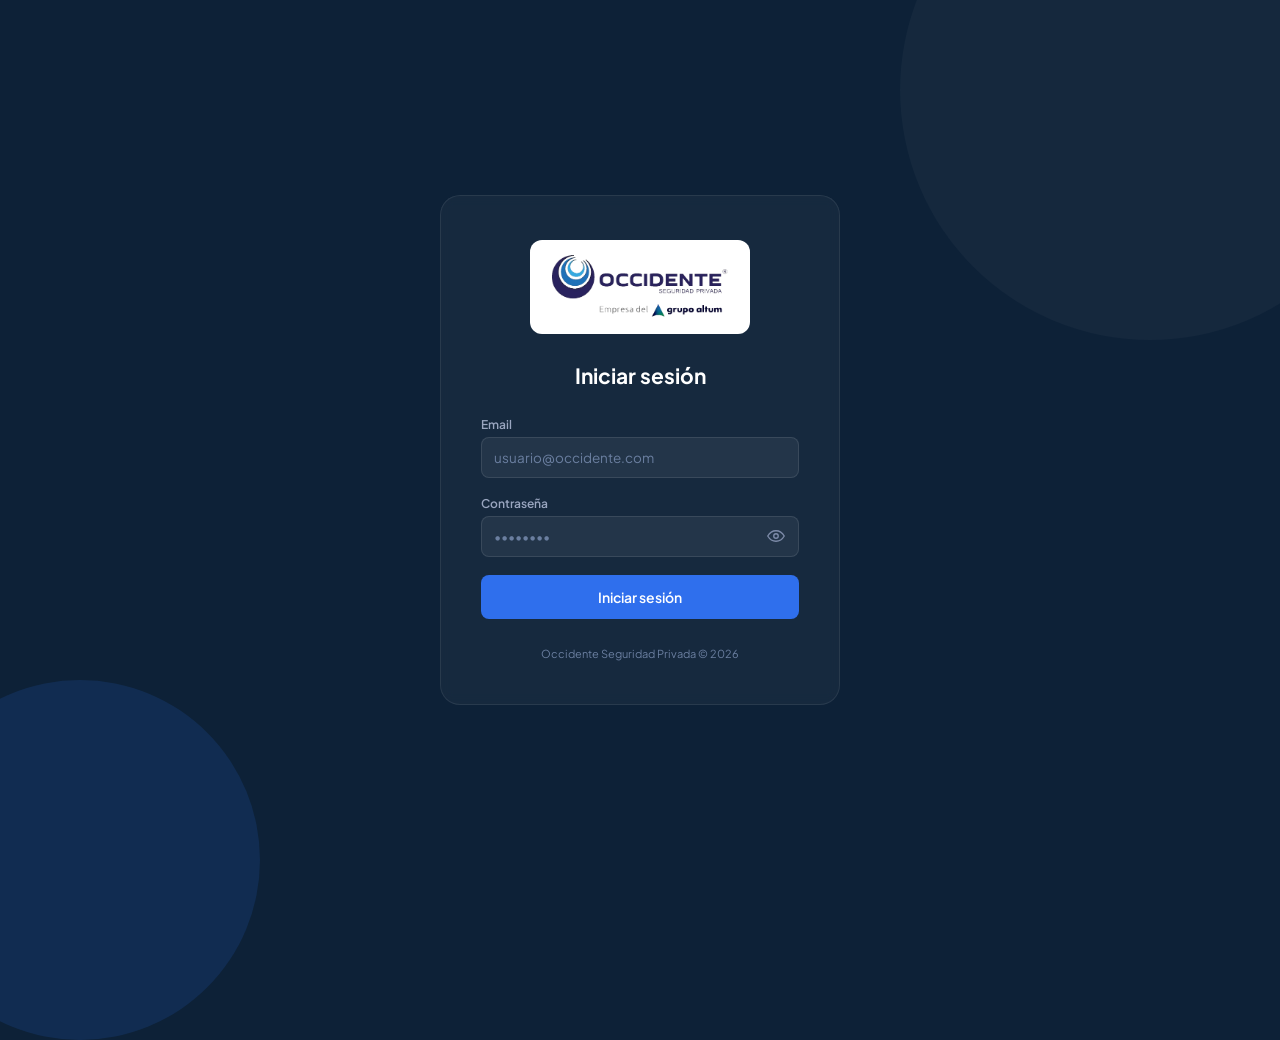
==== commit ca212b08: "Cambios de diseño" ====
--- a/frontend/index.html
+++ b/frontend/index.html
@@ -10,7 +10,7 @@
         content="width=device-width, initial-scale=1.0"
     >
 
-    <title>Occidente — Almacen</title>
+    <title>Occidente — Almacén</title>
 
     <link
         rel="icon"
@@ -66,7 +66,7 @@
             src="img/occidente.png"
             alt="Occidente Seguridad Privada"
             style="
-                width:140px;
+                width:150px;
                 object-fit:contain;
             "
         >
@@ -283,26 +283,6 @@
                 title="Ver mi perfil"
             >
                 AD
-            </div>
-
-            <div
-                style="
-                    position:absolute;
-                    bottom:-2px;
-                    right:-2px;
-                    width:14px;
-                    height:14px;
-                    border-radius:50%;
-                    background:#1a6fc4;
-                    border:2px solid #0d2137;
-                    display:flex;
-                    align-items:center;
-                    justify-content:center;
-                    font-size:8px;
-                    pointer-events:none;
-                "
-            >
-                ✏️
             </div>
 
         </div>
@@ -4617,6 +4597,10 @@
                             Portería
                         </option>
 
+                        <option value="soporte">
+                            Soporte técnico
+                        </option>
+
                     </select>
 
                 </div>
--- a/frontend/css/style.css
+++ b/frontend/css/style.css
@@ -156,19 +156,25 @@
 
 .sidebar {
     width: 222px;
-    background: #ffffff;
-    border-right: 1px solid #e5e7eb;
+    background: #0d2137;
+    border-right: 1px solid rgba(255, 255, 255, 0.06);
     display: flex;
     flex-direction: column;
     flex-shrink: 0;
 }
 
 .sidebar-logo {
-    padding: 24px 12px 20px;
+    padding: 22px 16px 18px;
     border-bottom: none;
     display: flex;
     align-items: center;
     justify-content: center;
+}
+
+.sidebar-logo img {
+    background: #ffffff;
+    border-radius: 12px;
+    padding: 10px 10px;
 }
 
 .logo-icon {
@@ -195,7 +201,6 @@
     color: #4a7fa5;
     margin-top: 1px;
 }
-
 
 /* ============================================================
    NAVEGACIÓN
@@ -220,7 +225,7 @@
     border: none;
     border-left: 2px solid transparent;
     background: none;
-    color: #64748b;
+    color: #9aa6c0;
     font-size: 13px;
     font-weight: 500;
     cursor: pointer;
@@ -231,19 +236,19 @@
 
 .nav-btn:hover,
 .notif-boton:hover {
-    background: rgba(15, 23, 42, 0.04);
-    color: #0f172a;
+    background: rgba(255, 255, 255, 0.06);
+    color: #e8edf7;
 }
 
 .nav-btn.active {
-    background: #f2f6ff;
-    border-left: 2px solid #2f6fed;
-    color: #2f6fed;
+    background: rgba(47, 111, 237, 0.2);
+    border-left: 2px solid #4f8ff7;
+    color: #ffffff;
     font-weight: 600;
 }
 
 .nav-btn.active span.icono {
-    color: #2f6fed;
+    color: #6fa8f8;
 }
 
 .nav-btn span.icono,
@@ -264,7 +269,7 @@
 
 .nav-divisor {
     height: 1px;
-    background: #eef0f4;
+    background: rgba(255, 255, 255, 0.08);
     margin: 10px 8px;
     flex-shrink: 0;
 }
@@ -295,14 +300,13 @@
     display: inline-block;
 }
 
-
 /* ============================================================
    FOOTER DEL SIDEBAR
    ============================================================ */
 
 .sidebar-footer {
     padding: 14px 16px 6px;
-    border-top: 1px solid #f1f5f9;
+    border-top: 1px solid rgba(255, 255, 255, 0.08);
     margin: 6px 4px 0;
     display: flex;
     align-items: center;
@@ -313,27 +317,31 @@
     width: 32px;
     height: 32px;
     border-radius: 50%;
-    background: #eef2f7;
+    background: rgba(47, 111, 237, 0.22);
     display: flex;
     align-items: center;
     justify-content: center;
     font-size: 12px;
     font-weight: 700;
-    color: #2f6fed;
+    color: #9fc4fb;
     flex-shrink: 0;
 }
 
-/* Avatar grande, usado en el modal "Mi perfil" */
+/* Avatar grande, usado en el modal "Mi perfil" — ese modal es
+   sobre fondo blanco (no el sidebar oscuro), así que recupera los
+   colores claros en vez de heredar los de .avatar para el sidebar. */
 .avatar-grande {
     width: 96px;
     height: 96px;
     font-size: 28px;
+    background: #eef2f7;
+    color: #2f6fed;
     box-shadow: 0 0 0 4px white, 0 6px 16px rgba(13, 27, 46, 0.18);
 }
 
 .sidebar-footer .info-usuario .nombre {
     font-size: 11px;
-    color: #0f172a;
+    color: #f1f5f9;
     font-weight: 500;
 }
 
@@ -990,6 +998,7 @@
 .perfil-modal-chip-rol.chip-rol--sede     { background: #e6f4ec; color: #1a7a4a; }
 .perfil-modal-chip-rol.chip-rol--porteria { background: #fbf1e0; color: #a5680c; }
 .perfil-modal-chip-rol.chip-rol--consulta { background: #f0f4f8; color: #6b8aab; }
+.perfil-modal-chip-rol.chip-rol--soporte  { background: #f3ecf9; color: #7a3ba0; }
 
 .perfil-modal-quitar-foto {
     display: block;
@@ -2273,6 +2282,11 @@
    esas otras pantallas sin que se pidiera. Por eso cada regla
    que reutiliza un nombre compartido va precedida de
    "body.pagina-login " — así solo aplica en esta página.
+
+   Diseño "Oscuro total": ya no hay panel dividido — toda la
+   pantalla es oscura (igual que el sidebar) y el formulario
+   queda en una tarjeta centrada tipo "vidrio esmerilado". El
+   panel derecho (.login-panel-der) se oculta.
    ============================================================ */
 
 body.pagina-login {
@@ -2281,42 +2295,76 @@
     min-height: 100vh;
     height: auto;
     overflow: hidden;
-    background: #ffffff;
+    background: #0d2137;
+    align-items: center;
+    justify-content: center;
+    position: relative;
+}
+
+body.pagina-login::before {
+    content: '';
+    position: absolute;
+    width: 500px;
+    height: 500px;
+    border-radius: 50%;
+    background: rgba(255, 255, 255, 0.03);
+    top: -160px;
+    right: -120px;
+}
+
+body.pagina-login::after {
+    content: '';
+    position: absolute;
+    width: 360px;
+    height: 360px;
+    border-radius: 50%;
+    background: rgba(47, 111, 237, 0.14);
+    bottom: -140px;
+    left: -100px;
 }
 
 /* ------------------------------------------------------------
-   Panel izquierdo — formulario
+   Tarjeta del formulario, centrada
    ------------------------------------------------------------ */
 
 .login-panel-izq {
-    width: 42%;
-    min-width: 360px;
-    max-width: 560px;
+    width: 400px;
+    max-width: 92vw;
+    min-width: 0;
     display: flex;
     flex-direction: column;
     justify-content: center;
-    padding: 48px 64px;
+    padding: 44px 40px;
     position: relative;
+    box-sizing: border-box;
+    background: rgba(255, 255, 255, 0.04);
+    border: 1px solid rgba(255, 255, 255, 0.08);
+    border-radius: 20px;
+    backdrop-filter: blur(6px);
+    z-index: 1;
 }
 
 .login-panel-contenido {
     width: 100%;
-    max-width: 340px;
 }
 
 .login-logo-panel {
-    width: 230px;
+    width: 220px;
     max-width: 100%;
     display: block;
     align-self: center;
-    margin-bottom: 2.25rem;
+    margin: 0 auto 28px;
+    background: #ffffff;
+    border-radius: 12px;
+    padding: 10px 16px;
+    box-sizing: border-box;
 }
 
 body.pagina-login .login-titulo {
-    font-size: 23px;
+    font-size: 21px;
     font-weight: 700;
-    color: #0d2137;
-    text-align: left;
+    color: #ffffff;
+    text-align: center;
     margin-bottom: 1.75rem;
 }
 
@@ -2327,22 +2375,27 @@
 body.pagina-login .campo label {
     font-size: 12px;
     font-weight: 600;
-    color: #4a6080;
+    color: #9aa6c0;
 }
 
 body.pagina-login .campo input {
     width: 100%;
-    background: #eef3f8;
-    border: 1px solid #eef3f8;
+    background: rgba(255, 255, 255, 0.06);
+    border: 1px solid rgba(255, 255, 255, 0.1);
+    color: #f1f5f9;
     border-radius: 8px;
     padding: 11px 12px;
     font-size: 13.5px;
     transition: border 0.15s, background 0.15s;
 }
 
+body.pagina-login .campo input::placeholder {
+    color: #6b7fa0;
+}
+
 body.pagina-login .campo input:focus {
-    background: #ffffff;
-    border-color: #1a6fc4;
+    background: rgba(255, 255, 255, 0.1);
+    border-color: #4f8ff7;
 }
 
 .campo-password-wrapper {
@@ -2373,7 +2426,7 @@
     background: none;
     border: none;
     cursor: pointer;
-    color: #93aac4;
+    color: #7e8caa;
     padding: 4px;
     display: flex;
     align-items: center;
@@ -2381,15 +2434,15 @@
 }
 
 .btn-toggle-pass:hover {
-    color: #1a6fc4;
+    color: #6fa8f8;
 }
 
 body.pagina-login .btn-login {
     width: 100%;
-    background: #1a6fc4;
+    background: #2f6fed;
     color: white;
     border: none;
-    padding: 12px;
+    padding: 13px;
     border-radius: 8px;
     font-size: 14px;
     font-weight: 600;
@@ -2403,7 +2456,7 @@
 }
 
 body.pagina-login .btn-login:hover {
-    background: #155fa8;
+    background: #255dc9;
 }
 
 body.pagina-login .btn-login:disabled {
@@ -2448,105 +2501,32 @@
 }
 
 .login-footer-panel {
-    position: absolute;
-    left: 64px;
-    bottom: 28px;
+    text-align: center;
     font-size: 11px;
-    color: #93aac4;
+    color: #6b7fa0;
+    margin-top: 1.75rem;
 }
 
 /* ------------------------------------------------------------
-   Panel derecho — color de marca + ilustración
+   Panel derecho — ya no se usa en el diseño oscuro total
    ------------------------------------------------------------ */
 
 .login-panel-der {
-    flex: 1;
-    background: linear-gradient(160deg, #123a5e 0%, #0d2137 55%, #081522 100%);
-    display: flex;
-    align-items: center;
-    justify-content: center;
-    position: relative;
-    overflow: hidden;
-}
-
-.login-panel-der::before,
-.login-panel-der::after {
-    content: '';
-    position: absolute;
-    border-radius: 50%;
-    background: rgba(255, 255, 255, 0.05);
-}
-
-.login-panel-der::before {
-    width: 420px;
-    height: 420px;
-    top: -120px;
-    right: -120px;
-}
-
-.login-panel-der::after {
-    width: 300px;
-    height: 300px;
-    bottom: -100px;
-    left: -80px;
-    background: rgba(26, 111, 196, 0.25);
-}
-
-.login-ilustracion {
-    position: relative;
-    z-index: 1;
-    text-align: center;
-    color: #ffffff;
-    padding: 0 40px;
-}
-
-.login-ilustracion svg {
-    width: 130px;
-    height: 130px;
-    margin-bottom: 1.5rem;
-}
-
-.login-ilustracion h2 {
-    font-size: 20px;
-    font-weight: 600;
-    margin-bottom: 0.5rem;
-}
-
-.login-ilustracion p {
-    font-size: 13px;
-    color: #b7cbe0;
-    max-width: 300px;
-    margin: 0 auto;
-    line-height: 1.5;
+    display: none;
 }
 
 /* ------------------------------------------------------------
-   Responsive — el panel derecho se oculta en pantallas chicas
+   Responsive
    ------------------------------------------------------------ */
 
 @media (max-width: 900px) {
 
-    .login-panel-der {
-        display: none;
-    }
-
     .login-panel-izq {
-        width: 100%;
-        max-width: 100%;
-        min-width: 0;
-        align-items: center;
-        padding: 32px 24px;
-    }
-
-    .login-footer-panel {
-        position: static;
-        text-align: center;
-        margin-top: 2rem;
-        left: auto;
-        bottom: auto;
-    }
-}
-
+        width: 90vw;
+        max-width: 380px;
+        padding: 36px 28px;
+    }
+}
 
 /* ============================================================
    "CHIPS" DE LA TABLA DE PRODUCTOS
